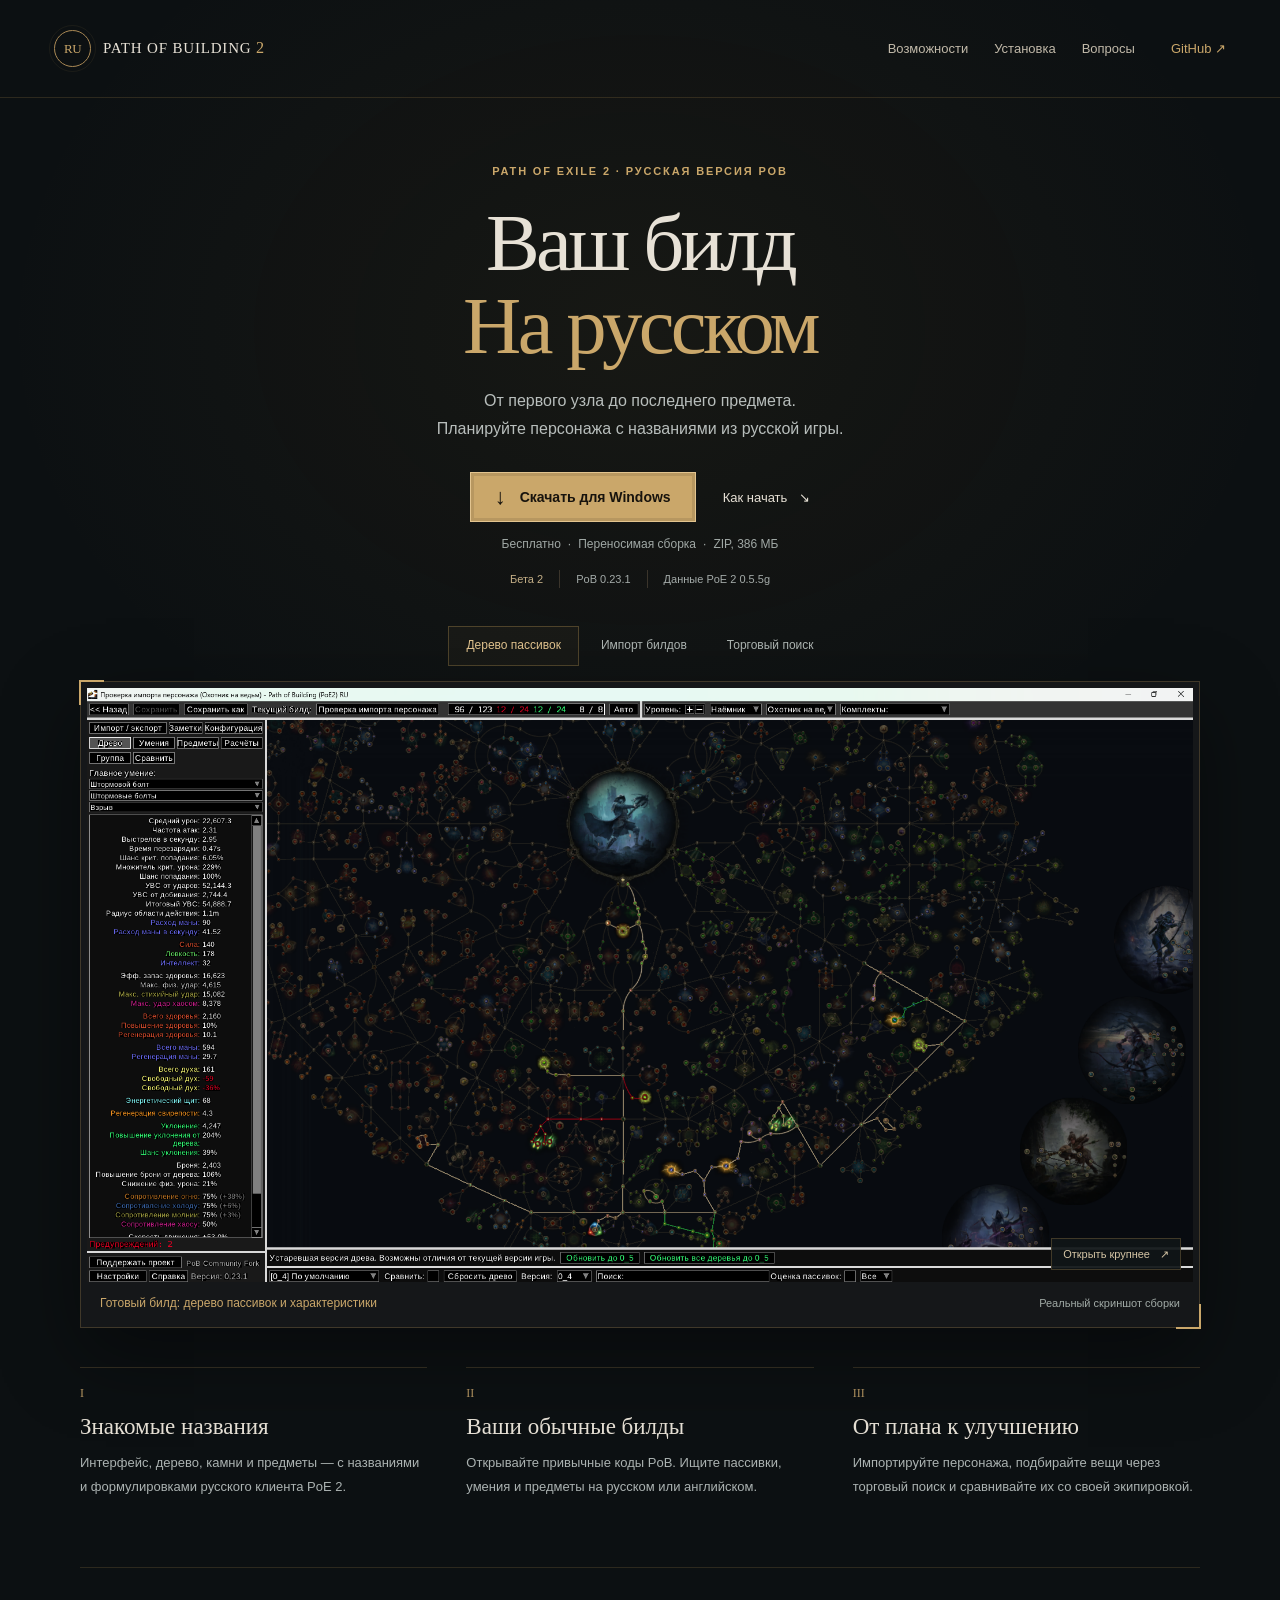
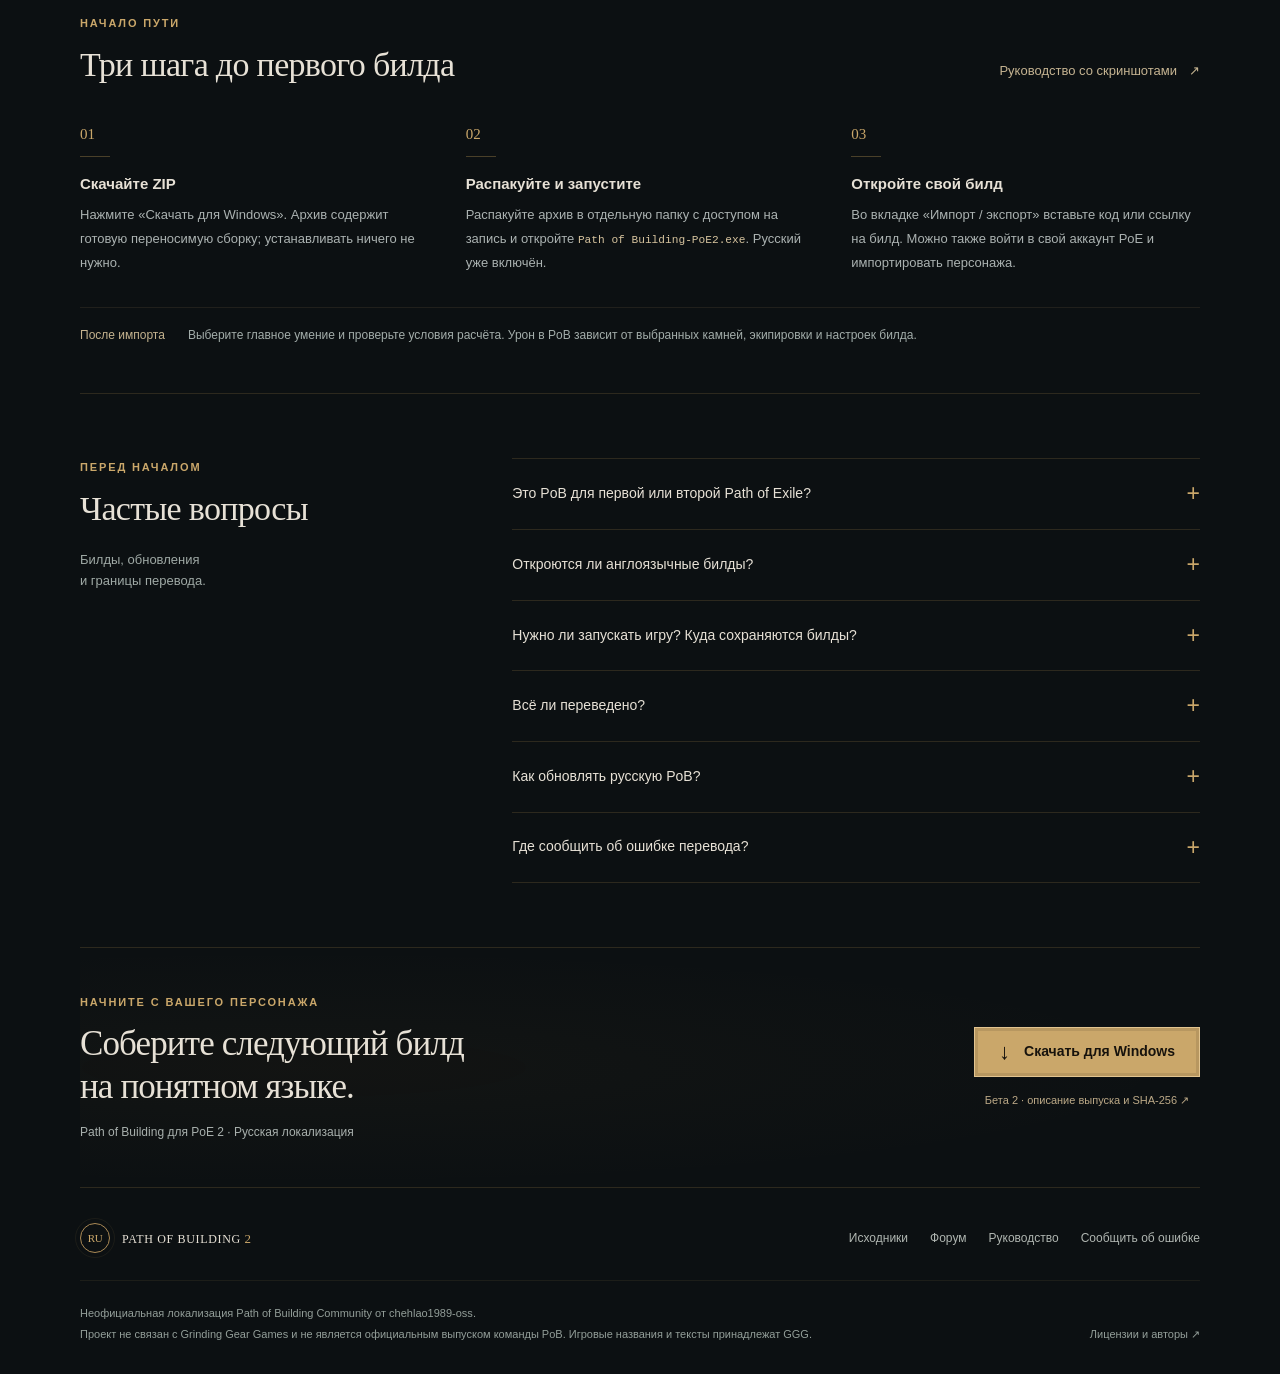
==== docs/index.html @ 0105351e "Add owner-provided Google site verification tag" ====
<!doctype html>
<html lang="ru">
<head>
  <meta charset="utf-8">
  <meta name="google-site-verification" content="-wP_Tg6eSM6gWvN4miNb6b-TrbznbRUZdBxQnzHQPZM" />
  <meta name="viewport" content="width=device-width, initial-scale=1">
  <meta name="color-scheme" content="dark">
  <title>PoB 2 на русском — скачать Path of Building для PoE 2</title>
  <meta name="description" content="Русская версия Path of Building для Path of Exile 2: интерфейс, дерево пассивок, камни и предметы с названиями из игры. Скачать бесплатную переносимую PoB 2 для Windows.">
  <meta name="robots" content="index, follow, max-image-preview:large">
  <meta name="theme-color" content="#0c1012">
  <link rel="canonical" href="https://chehlao1989-oss.github.io/PathOfBuilding-PoE2-RU/">
  <link rel="icon" href="site-assets/favicon.svg" type="image/svg+xml">
  <link rel="stylesheet" href="site-assets/site.css?v=3">
  <meta property="og:type" content="website">
  <meta property="og:locale" content="ru_RU">
  <meta property="og:site_name" content="Русская PoB 2">
  <meta property="og:title" content="Ваш билд на русском — Path of Building для PoE 2">
  <meta property="og:description" content="Планируйте персонажа с названиями из русской игры. Бесплатная переносимая сборка для Windows, обычные коды PoB, импорт персонажа и торговый поиск.">
  <meta property="og:url" content="https://chehlao1989-oss.github.io/PathOfBuilding-PoE2-RU/">
  <meta property="og:image" content="https://chehlao1989-oss.github.io/PathOfBuilding-PoE2-RU/images/tree-build-ru.png">
  <meta property="og:image:width" content="1916">
  <meta property="og:image:height" content="1028">
  <meta property="og:image:alt" content="Готовый билд в русской Path of Building 2: дерево пассивок и характеристики персонажа">
  <meta name="twitter:card" content="summary_large_image">
  <meta name="twitter:title" content="Path of Building для PoE 2 на русском">
  <meta name="twitter:description" content="Русская PoB 2: дерево, камни, предметы и расчёты. Бесплатно для Windows.">
  <meta name="twitter:image" content="https://chehlao1989-oss.github.io/PathOfBuilding-PoE2-RU/images/tree-build-ru.png">
  <script type="application/ld+json">
  {
    "@context": "https://schema.org",
    "@type": "SoftwareApplication",
    "name": "Path of Building для PoE 2 — русская версия",
    "alternateName": ["PoB 2 на русском", "Русская PoB 2", "PoB2 RU"],
    "description": "Неофициальная русская локализация Path of Building Community для Path of Exile 2.",
    "url": "https://chehlao1989-oss.github.io/PathOfBuilding-PoE2-RU/",
    "image": "https://chehlao1989-oss.github.io/PathOfBuilding-PoE2-RU/images/tree-build-ru.png",
    "operatingSystem": "Windows",
    "applicationCategory": "GameApplication",
    "inLanguage": ["ru", "en"],
    "softwareVersion": "0.23.1-ru.1-beta.2",
    "isAccessibleForFree": true,
    "offers": {"@type": "Offer", "price": "0", "priceCurrency": "RUB"},
    "downloadUrl": "https://github.com/chehlao1989-oss/PathOfBuilding-PoE2-RU/releases/download/v0.23.1-ru.1-beta.2/PoB2-RU-0.23.1-ru.1-beta.2-Windows.zip",
    "codeRepository": "https://github.com/chehlao1989-oss/PathOfBuilding-PoE2-RU",
    "license": "https://github.com/chehlao1989-oss/PathOfBuilding-PoE2-RU/blob/ru-release/LICENSE.md",
    "isBasedOn": "https://github.com/PathOfBuildingCommunity/PathOfBuilding-PoE2"
  }
  </script>
  <script src="site-assets/site.js?v=2" defer></script>
</head>
<body>
  <a class="skip-link" href="#main">Перейти к содержимому</a>
  <header class="site-header">
    <div class="header-inner">
      <a class="brand" href="#" aria-label="Русская Path of Building 2 — начало страницы"><span class="brand-seal" aria-hidden="true">RU</span><span>PATH OF BUILDING <b>2</b></span></a>
      <nav class="site-nav" aria-label="Основная навигация">
        <a href="#features">Возможности</a>
        <a href="#install">Установка</a>
        <a href="#faq">Вопросы</a>
        <a class="nav-external" href="https://github.com/chehlao1989-oss/PathOfBuilding-PoE2-RU">GitHub <span aria-hidden="true">↗</span></a>
      </nav>
    </div>
  </header>

  <main id="main">
    <section class="hero" aria-labelledby="hero-title">
      <p class="eyebrow">Path of Exile 2 · Русская версия PoB</p>
      <h1 id="hero-title">Ваш билд<br><em>На русском</em></h1>
      <p class="hero-lead">От первого узла до последнего предмета.<br>Планируйте персонажа с названиями из русской игры.</p>
      <div class="hero-actions">
        <a class="button button-gold download-link" href="https://github.com/chehlao1989-oss/PathOfBuilding-PoE2-RU/releases/download/v0.23.1-ru.1-beta.2/PoB2-RU-0.23.1-ru.1-beta.2-Windows.zip"><span aria-hidden="true">↓</span> Скачать для Windows</a>
        <a class="text-link" href="#install">Как начать <span aria-hidden="true">↘</span></a>
      </div>
      <p class="hero-meta">Бесплатно <span aria-hidden="true">·</span> Переносимая сборка <span aria-hidden="true">·</span> ZIP, 386 МБ</p>
      <p class="version-line"><a href="https://github.com/chehlao1989-oss/PathOfBuilding-PoE2-RU/releases/tag/v0.23.1-ru.1-beta.2">Бета 2</a><span>PoB 0.23.1</span><span>Данные PoE 2 0.5.5g</span></p>
    </section>

    <section class="showcase content-width" aria-label="Скриншоты русской PoB 2">
      <div class="gallery-tabs" role="group" aria-label="Выбрать скриншот программы" hidden>
        <button type="button" data-screen="tree" aria-pressed="true">Дерево пассивок</button>
        <button type="button" data-screen="import" aria-pressed="false">Импорт билдов</button>
        <button type="button" data-screen="trade" aria-pressed="false">Торговый поиск</button>
      </div>
      <figure class="screen-frame">
        <a id="screen-link" class="screen-link" href="images/tree-build-ru.png" aria-label="Увеличить скриншот готового билда и характеристик персонажа">
          <img id="screen-image" class="main-screen" src="images/tree-build-ru.png" width="1916" height="1028" fetchpriority="high" alt="Готовый билд с деревом 0_4 в русской Path of Building 2: выбранные пассивки и характеристики персонажа слева">
          <span class="zoom-cue" aria-hidden="true">Открыть крупнее <span>↗</span></span>
        </a>
        <figcaption><span id="screen-caption" aria-live="polite">Готовый билд: дерево пассивок и характеристики</span><span class="screen-note">Реальный скриншот сборки</span></figcaption>
      </figure>
      <noscript><p class="gallery-fallback"><a href="images/import-ru.jpg">Скриншот импорта</a> · <a href="images/trade-compare.png">Скриншот торговли</a></p></noscript>
    </section>

    <section id="features" class="features content-width" aria-label="Что даёт русская версия">
      <article><span class="feature-mark" aria-hidden="true">I</span><h2>Знакомые названия</h2><p>Интерфейс, дерево, камни и предметы — с названиями и формулировками русского клиента PoE 2.</p></article>
      <article><span class="feature-mark" aria-hidden="true">II</span><h2>Ваши обычные билды</h2><p>Открывайте привычные коды PoB. Ищите пассивки, умения и предметы на русском или английском.</p></article>
      <article><span class="feature-mark" aria-hidden="true">III</span><h2>От плана к улучшению</h2><p>Импортируйте персонажа, подбирайте вещи через торговый поиск и сравнивайте их со своей экипировкой.</p></article>
    </section>

    <section id="install" class="installation content-width" aria-labelledby="install-title">
      <div class="section-heading"><div><p class="eyebrow">Начало пути</p><h2 id="install-title">Три шага до первого билда</h2></div><a class="text-link" href="https://steamcommunity.com/sharedfiles/filedetails/?id=3841972813">Руководство со скриншотами <span aria-hidden="true">↗</span></a></div>
      <ol class="install-steps">
        <li><span class="step-number" aria-hidden="true">01</span><div><h3>Скачайте ZIP</h3><p>Нажмите «Скачать для Windows». Архив содержит готовую переносимую сборку; устанавливать ничего не нужно.</p></div></li>
        <li><span class="step-number" aria-hidden="true">02</span><div><h3>Распакуйте и запустите</h3><p>Распакуйте архив в отдельную папку с доступом на запись и откройте <code>Path of Building-PoE2.exe</code>. Русский уже включён.</p></div></li>
        <li><span class="step-number" aria-hidden="true">03</span><div><h3>Откройте свой билд</h3><p>Во вкладке «Импорт / экспорт» вставьте код или ссылку на билд. Можно также войти в свой аккаунт PoE и импортировать персонажа.</p></div></li>
      </ol>
      <div class="install-tip"><span class="tip-label">После импорта</span><p>Выберите главное умение и проверьте условия расчёта. Урон в PoB зависит от выбранных камней, экипировки и настроек билда.</p></div>
    </section>

    <section id="faq" class="faq content-width" aria-labelledby="faq-title">
      <div class="faq-heading"><p class="eyebrow">Перед началом</p><h2 id="faq-title">Частые вопросы</h2><p>Билды, обновления<br>и границы перевода.</p></div>
      <div class="faq-list">
        <details><summary>Это PoB для первой или второй Path of Exile?<span aria-hidden="true">+</span></summary><div class="faq-answer"><p>Эта сборка предназначена для <strong>Path of Exile 2</strong>. Она основана на PoB 0.23.1 и использует игровые данные 0.5.5g. Для первой PoE нужна другая программа.</p></div></details>
        <details><summary>Откроются ли англоязычные билды?<span aria-hidden="true">+</span></summary><div class="faq-answer"><p>Да, русская сборка принимает обычные коды PoB для PoE 2. Перевод подставляется при отображении, а идентификаторы, формат билдов и исходные данные расчётов сохраняются. Поиск работает на русском и английском.</p><p>Совместимость с билдами из будущих версий зависит от исходной PoB и версии игровых данных.</p></div></details>
        <details><summary>Нужно ли запускать игру? Куда сохраняются билды?<span aria-hidden="true">+</span></summary><div class="faq-answer"><p>Для работы программы запущенная игра не нужна. Билды хранятся в папке <code>Builds</code>, настройки — в <code>Settings.xml</code> рядом с программой. Для импорта персонажа и торгового поиска потребуется доступ к сервисам GGG.</p></div></details>
        <details><summary>Всё ли переведено?<span aria-hidden="true">+</span></summary><div class="faq-answer"><p>Переведены интерфейс, текущее дерево, названия камней, основные описания умений, базы и уникальные предметы, свойства и стандартные имена редких и волшебных вещей.</p><p>Это бета: остаются отдельные скрытые эффекты и исторические данные, а неизвестные и пользовательские строки могут сохранять исходный язык. Точное покрытие и оставшиеся случаи перечислены в <a href="https://github.com/chehlao1989-oss/PathOfBuilding-PoE2-RU/blob/ru-release/docs/QA-RU.md">отчёте о проверке</a>.</p></div></details>
        <details><summary>Как обновлять русскую PoB?<span aria-hidden="true">+</span></summary><div class="faq-answer"><p>Скачивайте новые выпуски из <a href="https://github.com/chehlao1989-oss/PathOfBuilding-PoE2-RU/releases">Releases этого проекта</a>. Новый архив распакуйте отдельно и перенесите нужные билды из <code>Builds</code>. Обычное обновление исходной PoB отключено, чтобы сохранить локализацию.</p><p>Поддерживаемая версия игры указана рядом со скачиванием. Обновление под PoE 2 1.0 потребует отдельного выпуска и повторной проверки.</p></div></details>
        <details><summary>Где сообщить об ошибке перевода?<span aria-hidden="true">+</span></summary><div class="faq-answer"><p>Откройте <a href="https://github.com/chehlao1989-oss/PathOfBuilding-PoE2-RU/issues">Issue на GitHub</a> или напишите в <a href="https://www.pathofexile.com/forum/view-thread/4016961">теме проекта на форуме</a>. Укажите версию сборки и шаги воспроизведения, приложите скриншот. Для сравнения с игрой полезны её версия и оригинальное имя объекта.</p></div></details>
      </div>
    </section>

    <section class="download-section content-width" aria-labelledby="download-title">
      <div><p class="eyebrow">Начните с вашего персонажа</p><h2 id="download-title">Соберите следующий билд<br>на понятном языке.</h2><p>Path of Building для PoE 2 · Русская локализация</p></div>
      <div class="download-side"><a class="button button-gold download-link" href="https://github.com/chehlao1989-oss/PathOfBuilding-PoE2-RU/releases/download/v0.23.1-ru.1-beta.2/PoB2-RU-0.23.1-ru.1-beta.2-Windows.zip"><span aria-hidden="true">↓</span> Скачать для Windows</a><a class="release-link" href="https://github.com/chehlao1989-oss/PathOfBuilding-PoE2-RU/releases/tag/v0.23.1-ru.1-beta.2">Бета 2 · описание выпуска и SHA-256 <span aria-hidden="true">↗</span></a></div>
    </section>
  </main>

  <footer class="site-footer content-width">
    <div class="footer-top"><a class="brand footer-brand" href="#"><span class="brand-seal" aria-hidden="true">RU</span><span>PATH OF BUILDING <b>2</b></span></a><nav aria-label="Ссылки проекта"><a href="https://github.com/chehlao1989-oss/PathOfBuilding-PoE2-RU">Исходники</a><a href="https://www.pathofexile.com/forum/view-thread/4016961">Форум</a><a href="https://steamcommunity.com/sharedfiles/filedetails/?id=3841972813">Руководство</a><a href="https://github.com/chehlao1989-oss/PathOfBuilding-PoE2-RU/issues">Сообщить об ошибке</a></nav></div>
    <div class="footer-bottom"><p>Неофициальная локализация <a href="https://github.com/PathOfBuildingCommunity/PathOfBuilding-PoE2">Path of Building Community</a> от <a href="https://github.com/chehlao1989-oss">chehlao1989-oss</a>.<br>Проект не связан с Grinding Gear Games и не является официальным выпуском команды PoB. Игровые названия и тексты принадлежат GGG.</p><a href="https://github.com/chehlao1989-oss/PathOfBuilding-PoE2-RU/blob/ru-release/LICENSE.md">Лицензии и авторы ↗</a></div>
  </footer>

  <dialog id="screen-dialog" class="screen-dialog" aria-label="Увеличенный скриншот программы"><div class="dialog-header"><span id="dialog-caption">Скриншот русской PoB 2</span><button id="close-dialog" type="button" autofocus>Закрыть <span aria-hidden="true">×</span></button></div><img id="dialog-image" src="images/tree-build-ru.png" width="1916" height="1028" alt="Готовый билд и характеристики персонажа в русской PoB 2"></dialog>
</body>
</html>
---- docs/site-assets/site.css ----
:root {
  color-scheme: dark;
  --bg: #0c1012;
  --surface: #15191c;
  --text: #e7e1d6;
  --muted: #abb2b1;
  --gold: #caa76a;
  --gold-bright: #e2c48f;
  --line: #b9955330;
  font-family: 'Segoe UI', Arial, sans-serif;
  font-size: 16px;
  line-height: 1.65;
  background: var(--bg);
  color: var(--text);
  scroll-behavior: smooth;
  scroll-padding-top: 25px;
}
*, *::before, *::after { box-sizing: border-box; }
body, h1, h2, h3, p, figure { margin: 0; }
body { min-width: 320px; background: radial-gradient(ellipse 850px 650px at 50% 330px, #a47b2b13, transparent 75%), var(--bg); }
a { color: inherit; text-decoration: none; text-underline-offset: 4px; }
a:hover { color: var(--gold-bright); }
button { font: inherit; cursor: pointer; }
button, a, summary { -webkit-tap-highlight-color: transparent; }
button:focus-visible, a:focus-visible, summary:focus-visible { outline: 2px solid var(--gold-bright); outline-offset: 5px; }
img { display: block; max-width: 100%; }
button[hidden], [hidden] { display: none !important; }
strong { font-weight: 600; color: var(--text); }
code { font-family: Consolas, 'Courier New', monospace; font-size: .86em; color: #d6c39e; overflow-wrap: anywhere; }
.content-width { width: min(1120px, calc(100% - 88px)); margin-inline: auto; }
.skip-link { position: absolute; top: 12px; left: 12px; z-index: 10; padding: 10px 16px; background: var(--gold); color: #17130d; transform: translateY(-180%); }
.skip-link:focus { transform: none; }
.site-header { border-bottom: 1px solid var(--line); }
.header-inner { max-width: 1260px; margin: auto; min-height: 97px; padding: 22px 44px; display: flex; justify-content: space-between; align-items: center; gap: 24px; }
.brand { display: inline-flex; align-items: center; gap: 12px; font-family: Georgia, 'Times New Roman', serif; font-size: 15px; letter-spacing: .055em; white-space: nowrap; }
.brand b { font-family: 'Times New Roman', Times, serif; font-size: 1.08em; font-weight: 400; font-variant-numeric: lining-nums; color: var(--gold); }
.brand-seal { width: 37px; height: 37px; display: grid; place-items: center; border: 1px solid #aa8955; outline: 1px solid #aa89551a; outline-offset: 4px; color: var(--gold); border-radius: 50%; font-size: 13px; letter-spacing: -.04em; flex: 0 0 auto; }
.site-nav { display: flex; flex-wrap: wrap; align-items: center; gap: 26px; color: #c1b9a9; font-size: 13px; }
.site-nav a { padding: 4px 0; }
.site-nav .nav-external { margin-left: 10px; color: var(--gold); }
.hero { position: relative; padding: 64px 24px 38px; text-align: center; }
.eyebrow { font-size: 11px; font-weight: 600; letter-spacing: .17em; text-transform: uppercase; color: var(--gold); }
h1 { margin: 22px auto 20px; font-family: Georgia, 'Times New Roman', serif; font-size: clamp(54px, 6.3vw, 83px); line-height: 1.025; letter-spacing: -.045em; font-weight: 400; }
h1 em { color: var(--gold); font-style: normal; }
.hero-lead { color: #b8bebc; font-size: 16px; line-height: 1.75; }
.hero-actions { display: flex; flex-wrap: wrap; justify-content: center; align-items: center; gap: 27px; margin: 29px 0 13px; }
.button { display: inline-flex; justify-content: center; align-items: center; min-height: 50px; padding: 13px 24px; gap: 14px; font-size: 14px; line-height: 1.5; font-weight: 650; transition: background-color .16s, box-shadow .16s; }
.button-gold { color: #17130d; background: var(--gold); border: 1px solid var(--gold-bright); box-shadow: inset 0 0 0 3px #17130d1b; }
.button-gold:hover { color: #17130d; background: var(--gold-bright); box-shadow: inset 0 0 0 3px #17130d15, 0 7px 30px #caa76a13; }
.button > span { font-size: 22px; font-weight: 400; line-height: 1; }
.text-link { display: inline-flex; align-items: center; gap: 12px; font-size: 13px; }
.text-link:hover { text-decoration: underline; }
.hero-meta { font-size: 12px; color: #a0a8a5; display: flex; flex-wrap: wrap; justify-content: center; gap: 7px; }
.version-line { display: flex; flex-wrap: wrap; justify-content: center; gap: 8px 16px; margin-top: 15px; font-size: 11px; color: #a4aba9; }
.version-line a { color: #c4af87; }
.version-line > span { border-left: 1px solid #8d795c55; padding-left: 16px; }
.gallery-tabs { display: flex; flex-wrap: wrap; justify-content: center; gap: 4px; margin: 0 0 15px; }
.gallery-tabs button { padding: 9px 17px; min-height: 40px; border: 1px solid transparent; background: transparent; color: #aeb6b3; font-size: 12px; }
.gallery-tabs button[aria-pressed='true'] { background: #caa76a0b; border-color: #b9955355; color: var(--gold-bright); }
.gallery-tabs button:hover { color: var(--gold-bright); }
.screen-frame { position: relative; border: 1px solid #8a70455e; padding: 6px; background: #151719; box-shadow: 0 28px 75px #0006; }
.screen-frame::before, .screen-frame::after { content: ''; position: absolute; width: 25px; height: 25px; border-color: var(--gold); border-style: solid; pointer-events: none; z-index: 1; }
.screen-frame::before { top: -2px; left: -2px; border-width: 2px 0 0 2px; }
.screen-frame::after { right: -2px; bottom: -2px; border-width: 0 2px 2px 0; }
.screen-link { display: block; position: relative; background: #080b0d; }
.main-screen { width: 100%; height: auto; aspect-ratio: 1916 / 1028; object-fit: contain; }
.zoom-cue { display: flex; align-items: center; gap: 10px; position: absolute; right: 12px; bottom: 12px; background: #101517ed; border: 1px solid #8a704566; padding: 6px 11px; color: #d5c5a5; font-size: 11px; }
.screen-frame figcaption { display: flex; flex-wrap: wrap; justify-content: space-between; gap: 7px 20px; padding: 12px 13px 7px; font-size: 12px; color: var(--gold); }
.screen-note { color: #a1aaa6; font-size: 11px; }
.gallery-fallback { color: var(--muted); font-size: 12px; margin-top: 12px; text-align: center; }
.features { display: grid; grid-template-columns: repeat(3, minmax(0, 1fr)); gap: 39px; padding-block: 39px 68px; }
.features article { border-top: 1px solid #aa895444; padding-top: 16px; }
.feature-mark { color: #b99864; font-family: Georgia, serif; font-size: 12px; display: block; margin-bottom: 10px; }
.features h2 { font-family: Georgia, 'Times New Roman', serif; font-size: 23px; font-weight: 400; line-height: 1.25; margin-bottom: 9px; }
.features p { color: var(--muted); font-size: 13px; line-height: 1.85; }
.installation { padding-block: 46px 48px; border-top: 1px solid var(--line); border-bottom: 1px solid var(--line); }
.section-heading { display: flex; justify-content: space-between; align-items: flex-end; flex-wrap: wrap; gap: 20px; }
.section-heading h2, .faq h2 { font-family: Georgia, 'Times New Roman', serif; font-size: 34px; line-height: 1.25; font-weight: 400; margin-top: 12px; letter-spacing: -.02em; }
.section-heading > a { color: #c6b492; margin-bottom: 5px; }
.install-steps { display: grid; grid-template-columns: repeat(3, minmax(0, 1fr)); gap: 37px; list-style: none; padding: 0; margin: 34px 0 31px; }
.step-number { display: inline-block; font-family: Georgia, serif; color: var(--gold); font-size: 15px; border-bottom: 1px solid #a8874b66; padding: 0 15px 9px 0; margin-bottom: 16px; }
.install-steps h3 { font-size: 15px; font-weight: 550; line-height: 1.45; margin-bottom: 9px; }
.install-steps p { color: var(--muted); font-size: 13px; line-height: 1.85; }
.install-tip { display: flex; align-items: baseline; gap: 23px; border-top: 1px solid #caa76a1c; padding-top: 18px; font-size: 12px; }
.tip-label { flex: 0 0 auto; color: #c5b38f; }
.install-tip p { color: #a3adaa; }
.faq { display: grid; grid-template-columns: minmax(0, .7fr) minmax(0, 1.3fr); gap: 62px; padding-block: 64px; }
.faq-heading > p:last-child { margin-top: 18px; font-size: 13px; color: #9fa9a5; }
.faq-list { border-top: 1px solid var(--line); }
.faq details { border-bottom: 1px solid var(--line); }
.faq summary { display: flex; justify-content: space-between; align-items: center; gap: 20px; min-height: 65px; list-style: none; cursor: pointer; font-size: 14px; line-height: 1.55; padding-block: 17px; }
.faq summary::-webkit-details-marker { display: none; }
.faq summary > span { color: var(--gold); font-size: 23px; font-weight: 300; flex: 0 0 auto; transition: transform .15s; }
.faq details[open] summary > span { transform: rotate(45deg); }
.faq summary:hover { color: var(--gold-bright); }
.faq-answer { padding: 0 32px 22px 0; font-size: 13px; color: var(--muted); line-height: 1.85; }
.faq-answer p + p { margin-top: 12px; }
.faq-answer a { color: #cfb989; text-decoration: underline; }
.download-section { display: flex; flex-wrap: wrap; justify-content: space-between; align-items: center; gap: 30px; padding: 45px 0; border-top: 1px solid var(--line); border-bottom: 1px solid var(--line); background: radial-gradient(ellipse at 20% 50%, #a47b2b0a, transparent 70%); }
.download-section h2 { font-family: Georgia, serif; font-size: 35px; font-weight: 400; line-height: 1.22; letter-spacing: -.025em; margin: 12px 0 14px; }
.download-section p:not(.eyebrow) { color: #a8b0ad; font-size: 12px; }
.download-side { display: flex; align-items: center; flex-direction: column; gap: 14px; }
.release-link { color: #bca987; font-size: 11px; }
.site-footer { padding-block: 35px 30px; }
.footer-top { display: flex; justify-content: space-between; align-items: center; flex-wrap: wrap; gap: 25px; }
.footer-brand { font-size: 12px; }
.footer-brand .brand-seal { width: 30px; height: 30px; font-size: 11px; }
.footer-top nav { display: flex; flex-wrap: wrap; gap: 10px 22px; font-size: 12px; color: #b0b6b1; }
.footer-bottom { display: flex; align-items: flex-end; justify-content: space-between; flex-wrap: wrap; gap: 18px; margin-top: 27px; padding-top: 22px; border-top: 1px solid #caa76a16; color: #939e99; font-size: 11px; line-height: 1.85; }
.footer-bottom p { max-width: 790px; }
.footer-bottom > a { white-space: nowrap; }
.screen-dialog { width: min(1550px, calc(100% - 32px)); max-height: calc(100dvh - 32px); padding: 0; color: var(--text); background: #101517; border: 1px solid #9f804b; box-shadow: 0 20px 100px #0009; }
.screen-dialog::backdrop { background: #050709e8; }
.dialog-header { display: flex; justify-content: space-between; align-items: center; flex-wrap: wrap; gap: 12px; border-bottom: 1px solid var(--line); padding: 12px 16px; font-size: 12px; }
.dialog-header > span { color: var(--gold); }
.dialog-header button { padding: 6px 12px; background: #20282a; border: 1px solid #6f7165; color: var(--text); font-size: 12px; }
.dialog-header button > span { margin-left: 8px; font-size: 17px; }
.screen-dialog img { width: 100%; height: auto; max-height: calc(100dvh - 120px); object-fit: contain; background: #070a0c; }
@media (min-width: 1600px) { .hero { padding-top: 78px; } }
@media (max-width: 1000px) {
  .header-inner { padding-inline: 32px; }
  .site-nav { gap: 19px; }
  .content-width { width: calc(100% - 64px); }
  .features { gap: 25px; }
  .install-steps { gap: 27px; }
  .faq { gap: 38px; }
  .download-section h2 { font-size: 32px; }
}
@media (max-width: 760px) {
  .header-inner { flex-wrap: wrap; padding: 22px 26px 15px; gap: 20px; }
  .site-nav { width: 100%; gap: 22px; font-size: 12px; }
  .site-nav .nav-external { margin-left: auto; }
  .content-width { width: calc(100% - 48px); }
  .hero { padding-top: 48px; }
  h1 { font-size: 64px; }
  .hero-lead { font-size: 15px; }
  .features { gap: 22px; padding-bottom: 45px; }
  .features h2 { font-size: 21px; }
  .features p { font-size: 12px; }
  .installation { padding-block: 35px; }
  .section-heading h2, .faq h2 { font-size: 30px; }
  .install-steps { grid-template-columns: 1fr; margin-top: 28px; gap: 24px; }
  .install-steps li { display: grid; grid-template-columns: 36px minmax(0, 1fr); gap: 18px; }
  .step-number { padding: 0 0 8px; align-self: start; margin-top: 2px; }
  .install-steps h3 { font-size: 16px; margin-bottom: 6px; }
  .install-steps p { font-size: 14px; }
  .install-tip { gap: 15px; }
  .faq { grid-template-columns: 1fr; gap: 24px; padding-block: 44px; }
  .faq-heading > p:last-child { display: none; }
  .faq summary { font-size: 14px; }
  .download-section { padding-block: 35px; }
  .download-side { align-items: flex-start; }
}
@media (max-width: 500px) {
  .header-inner { padding-inline: 21px; }
  .brand { font-size: 12px; gap: 10px; }
  .brand-seal { width: 31px; height: 31px; font-size: 11px; }
  .site-nav { gap: 16px; font-size: 11px; }
  .site-nav .nav-external { margin-left: 0; }
  .content-width { width: calc(100% - 36px); }
  .hero { padding: 41px 18px 25px; }
  .hero .eyebrow { max-width: 270px; margin-inline: auto; font-size: 10px; }
  h1 { font-size: clamp(48px, 12vw, 60px); margin-top: 23px; margin-bottom: 20px; }
  .hero-lead { font-size: 13px; line-height: 1.9; }
  .hero-actions { gap: 20px; flex-direction: column; margin-top: 25px; }
  .button { padding: 12px 21px; min-height: 48px; font-size: 13px; }
  .hero-meta { max-width: 255px; margin-inline: auto; gap: 0 6px; font-size: 11px; }
  .version-line { gap: 6px 10px; }
  .version-line > span { padding-left: 10px; }
  .gallery-tabs { gap: 0; margin-bottom: 11px; }
  .gallery-tabs button { font-size: 11px; padding: 8px 10px; }
  .screen-frame { padding: 4px; }
  .screen-frame figcaption { padding: 10px 8px 5px; font-size: 11px; }
  .screen-note { display: none; }
  .zoom-cue { right: 7px; bottom: 7px; padding: 3px 7px; font-size: 10px; }
  .features { grid-template-columns: 1fr; padding: 29px 4px 38px; gap: 25px; }
  .features article { display: grid; grid-template-columns: 24px minmax(0, 1fr); gap: 0 11px; }
  .features .feature-mark { grid-row: 1 / 3; margin-top: 2px; }
  .features h2 { font-size: 23px; }
  .features p { font-size: 13px; }
  .section-heading h2, .faq h2 { font-size: 29px; }
  .section-heading > a { font-size: 12px; }
  .install-steps li { grid-template-columns: 28px minmax(0, 1fr); gap: 14px; }
  .install-tip { flex-direction: column; gap: 7px; }
  .faq-answer { padding-right: 12px; }
  .download-section h2 { font-size: 31px; }
  .download-side { width: 100%; }
  .footer-top nav { gap: 13px 20px; font-size: 12px; }
  .footer-bottom { font-size: 11px; }
  .screen-dialog { width: calc(100% - 16px); }
}
@media (pointer: coarse) {
  .site-nav a, .footer-top nav a, .gallery-tabs button, .dialog-header button { min-height: 44px; display: inline-flex; align-items: center; }
  .gallery-tabs { gap: 3px; }
}
@media (prefers-reduced-motion: reduce) { :root { scroll-behavior: auto; } *, *::before, *::after { transition: none !important; } }
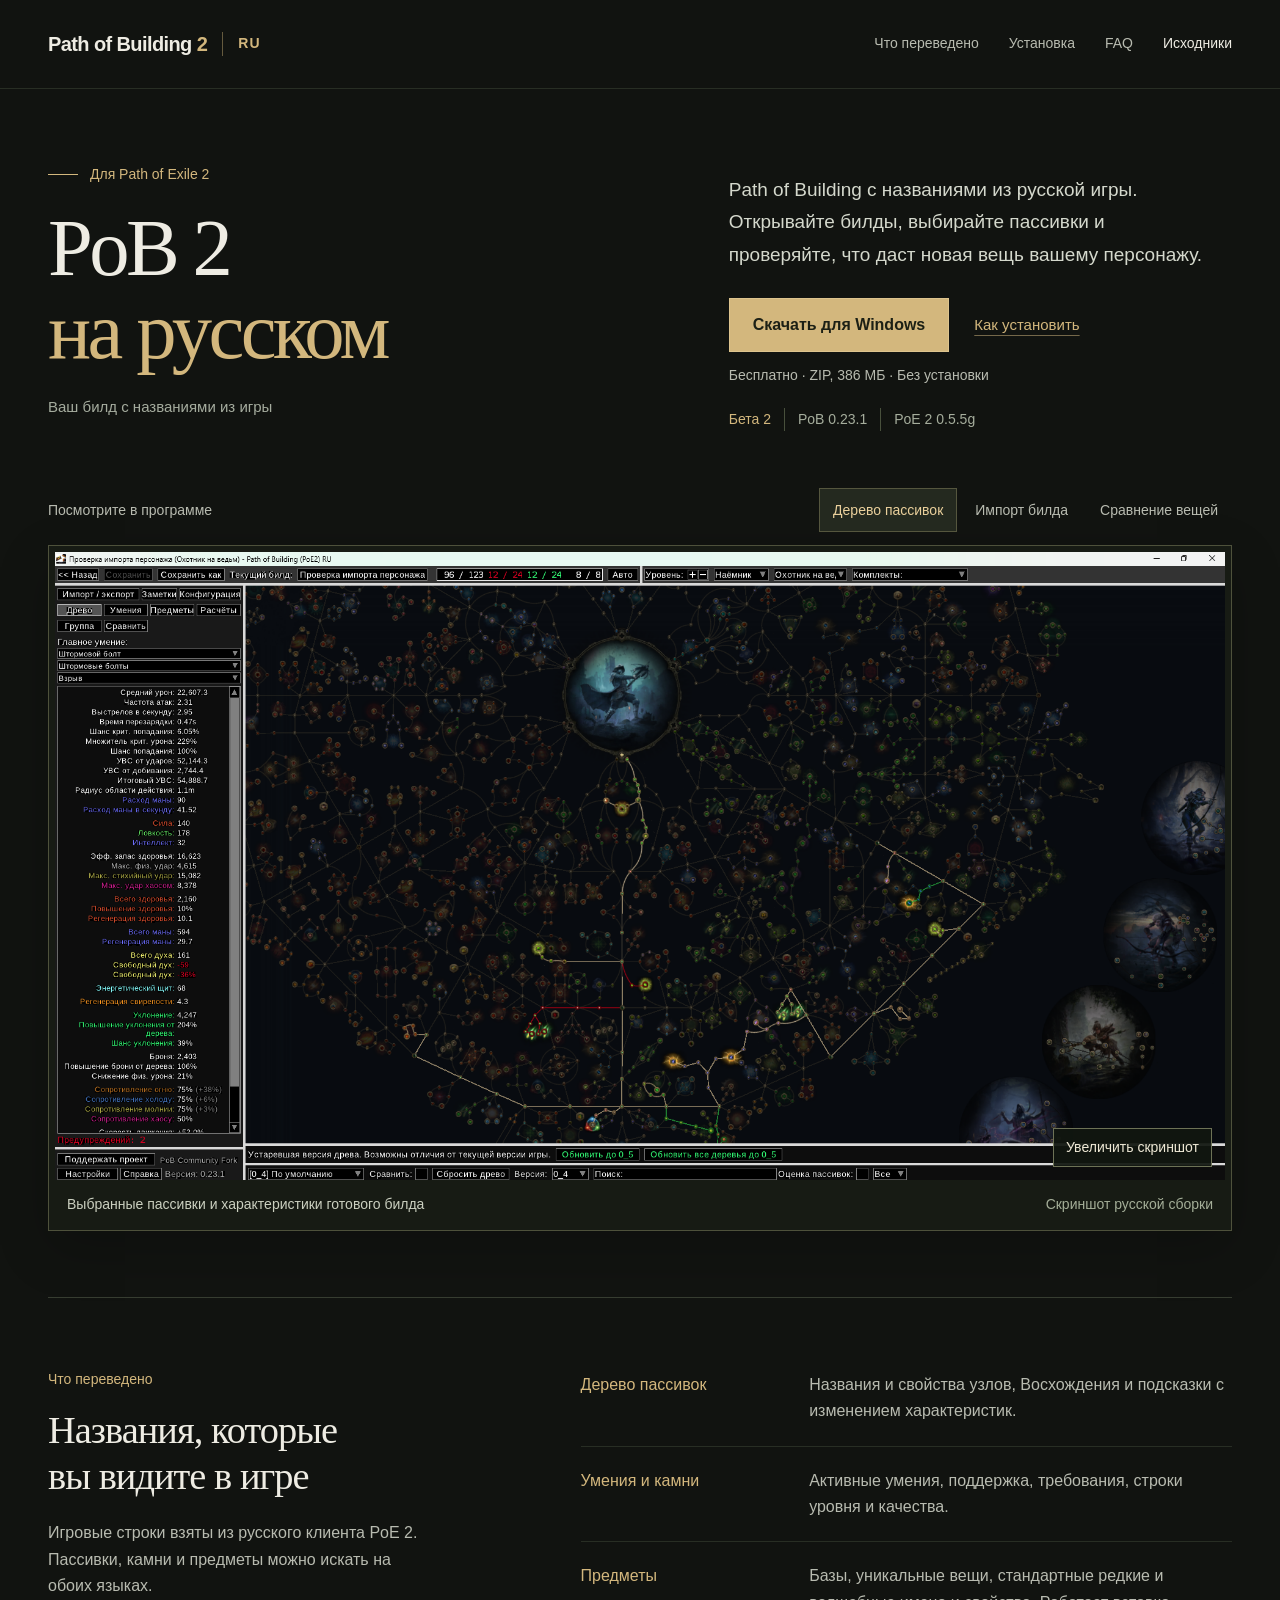
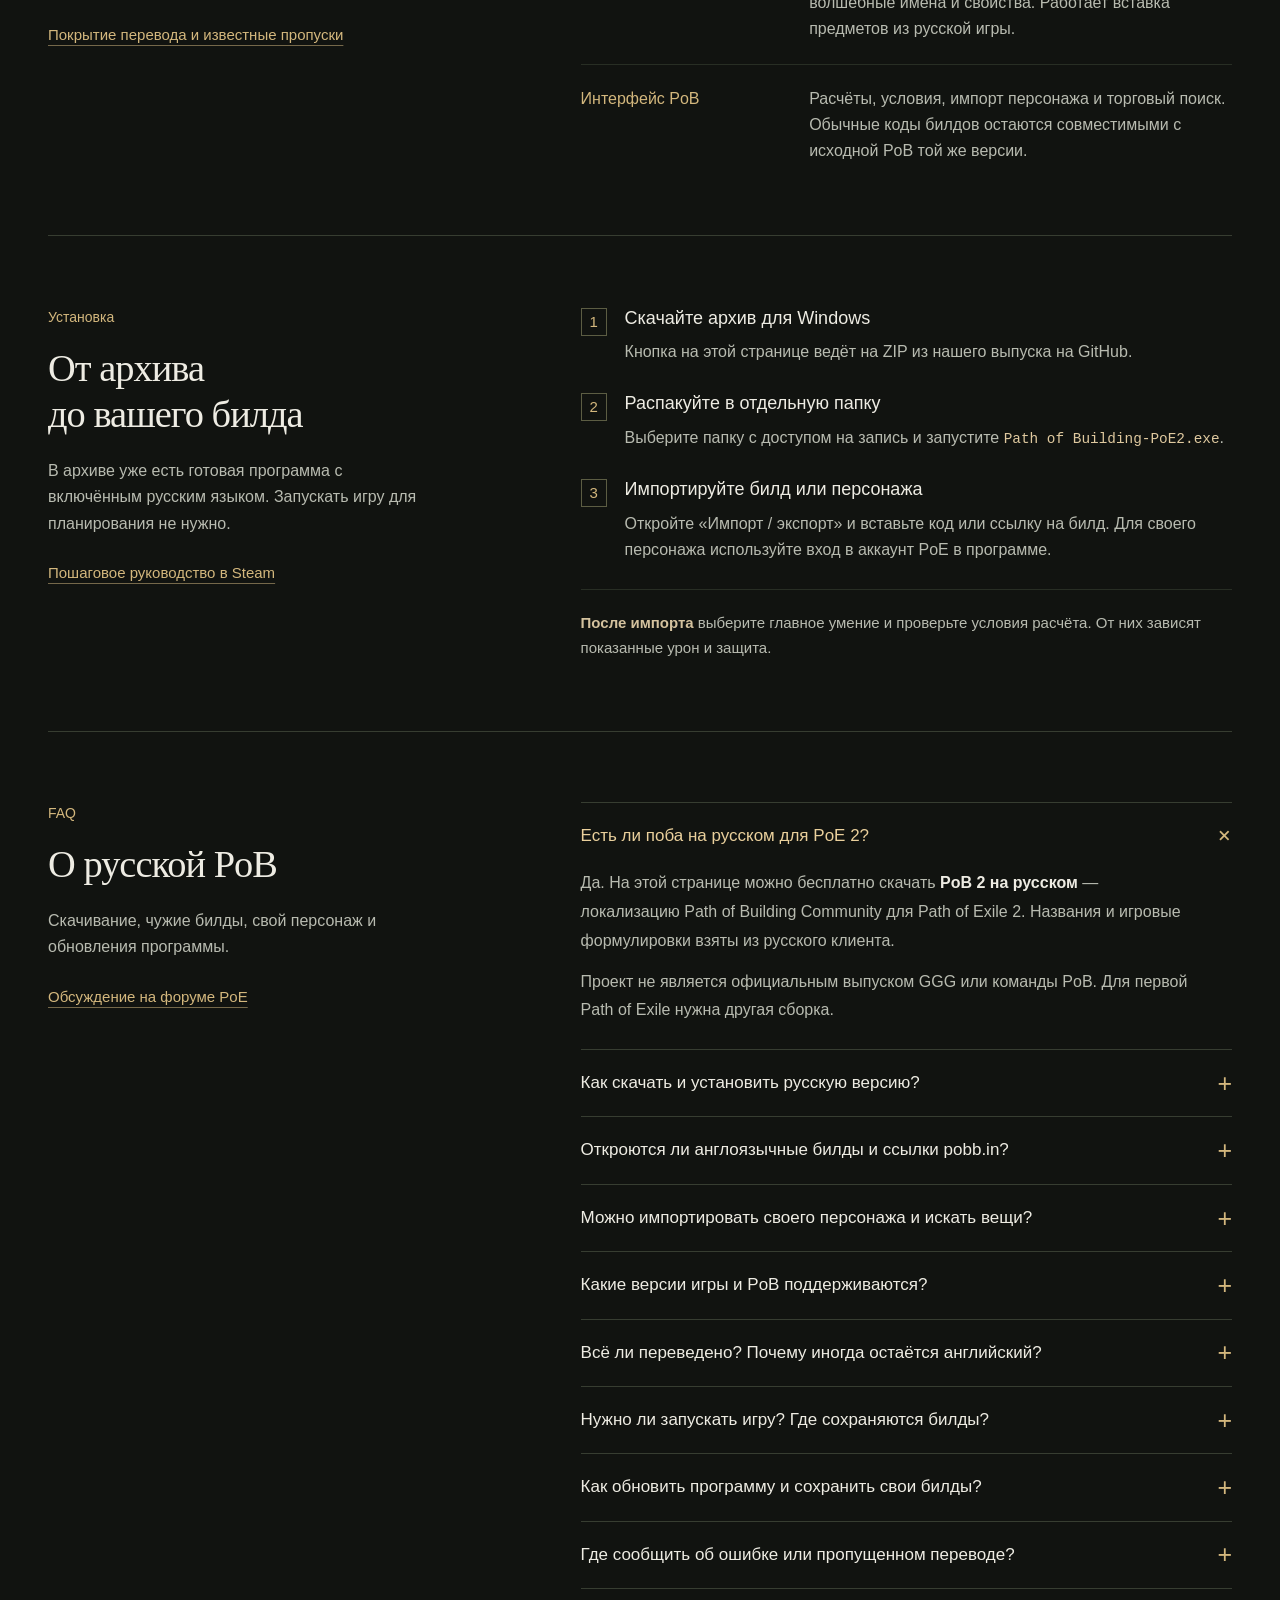
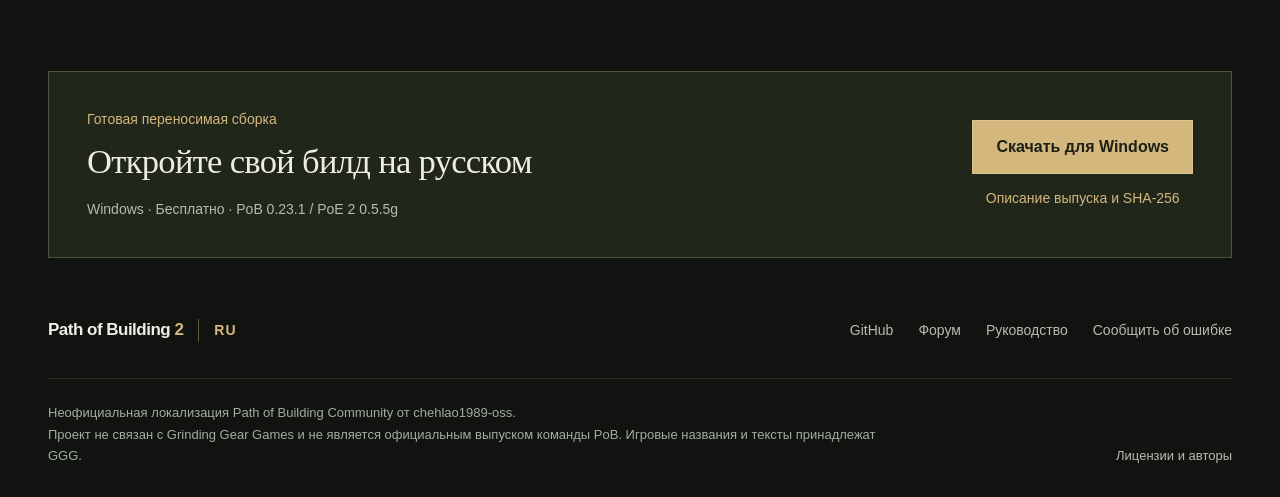
==== commit 3d77caf6: "Improve homepage layout and Russian PoB FAQ" ====
--- a/docs/index.html
+++ b/docs/index.html
@@ -6,17 +6,17 @@
   <meta name="viewport" content="width=device-width, initial-scale=1">
   <meta name="color-scheme" content="dark">
   <title>PoB 2 на русском — скачать Path of Building для PoE 2</title>
-  <meta name="description" content="Русская версия Path of Building для Path of Exile 2: интерфейс, дерево пассивок, камни и предметы с названиями из игры. Скачать бесплатную переносимую PoB 2 для Windows.">
+  <meta name="description" content="PoB 2 на русском для Path of Exile 2: дерево пассивок, умения и предметы с названиями из игры. Скачать бесплатно для Windows, импортировать билд и сравнить экипировку.">
   <meta name="robots" content="index, follow, max-image-preview:large">
-  <meta name="theme-color" content="#0c1012">
+  <meta name="theme-color" content="#111310">
   <link rel="canonical" href="https://chehlao1989-oss.github.io/PathOfBuilding-PoE2-RU/">
   <link rel="icon" href="site-assets/favicon.svg" type="image/svg+xml">
-  <link rel="stylesheet" href="site-assets/site.css?v=3">
+  <link rel="stylesheet" href="site-assets/site.css?v=4">
   <meta property="og:type" content="website">
   <meta property="og:locale" content="ru_RU">
   <meta property="og:site_name" content="Русская PoB 2">
-  <meta property="og:title" content="Ваш билд на русском — Path of Building для PoE 2">
-  <meta property="og:description" content="Планируйте персонажа с названиями из русской игры. Бесплатная переносимая сборка для Windows, обычные коды PoB, импорт персонажа и торговый поиск.">
+  <meta property="og:title" content="PoB 2 на русском — Path of Building для PoE 2">
+  <meta property="og:description" content="Собирайте билд с названиями из русской игры. Дерево, умения, предметы, импорт персонажа и сравнение экипировки. Бесплатная переносимая версия для Windows.">
   <meta property="og:url" content="https://chehlao1989-oss.github.io/PathOfBuilding-PoE2-RU/">
   <meta property="og:image" content="https://chehlao1989-oss.github.io/PathOfBuilding-PoE2-RU/images/tree-build-ru.png">
   <meta property="og:image:width" content="1916">
@@ -47,88 +47,147 @@
     "isBasedOn": "https://github.com/PathOfBuildingCommunity/PathOfBuilding-PoE2"
   }
   </script>
-  <script src="site-assets/site.js?v=2" defer></script>
+  <script src="site-assets/site.js?v=3" defer></script>
 </head>
 <body>
   <a class="skip-link" href="#main">Перейти к содержимому</a>
   <header class="site-header">
     <div class="header-inner">
-      <a class="brand" href="#" aria-label="Русская Path of Building 2 — начало страницы"><span class="brand-seal" aria-hidden="true">RU</span><span>PATH OF BUILDING <b>2</b></span></a>
+      <a class="brand" href="#main" aria-label="Path of Building 2 на русском — начало страницы"><span class="brand-name">Path of Building <b>2</b></span><span class="brand-language">RU</span></a>
       <nav class="site-nav" aria-label="Основная навигация">
-        <a href="#features">Возможности</a>
+        <a href="#features">Что переведено</a>
         <a href="#install">Установка</a>
-        <a href="#faq">Вопросы</a>
-        <a class="nav-external" href="https://github.com/chehlao1989-oss/PathOfBuilding-PoE2-RU">GitHub <span aria-hidden="true">↗</span></a>
+        <a href="#faq">FAQ</a>
+        <a class="nav-external" href="https://github.com/chehlao1989-oss/PathOfBuilding-PoE2-RU">Исходники</a>
       </nav>
     </div>
   </header>
 
   <main id="main">
-    <section class="hero" aria-labelledby="hero-title">
-      <p class="eyebrow">Path of Exile 2 · Русская версия PoB</p>
-      <h1 id="hero-title">Ваш билд<br><em>На русском</em></h1>
-      <p class="hero-lead">От первого узла до последнего предмета.<br>Планируйте персонажа с названиями из русской игры.</p>
-      <div class="hero-actions">
-        <a class="button button-gold download-link" href="https://github.com/chehlao1989-oss/PathOfBuilding-PoE2-RU/releases/download/v0.23.1-ru.1-beta.2/PoB2-RU-0.23.1-ru.1-beta.2-Windows.zip"><span aria-hidden="true">↓</span> Скачать для Windows</a>
-        <a class="text-link" href="#install">Как начать <span aria-hidden="true">↘</span></a>
+    <section class="hero content-width" aria-labelledby="hero-title">
+      <div class="hero-title-group">
+        <p class="eyebrow">Для Path of Exile 2</p>
+        <h1 id="hero-title">PoB <span class="lining-number">2</span><br> <em>на русском</em></h1>
+        <p class="hero-signature">Ваш билд с названиями из игры</p>
       </div>
-      <p class="hero-meta">Бесплатно <span aria-hidden="true">·</span> Переносимая сборка <span aria-hidden="true">·</span> ZIP, 386 МБ</p>
-      <p class="version-line"><a href="https://github.com/chehlao1989-oss/PathOfBuilding-PoE2-RU/releases/tag/v0.23.1-ru.1-beta.2">Бета 2</a><span>PoB 0.23.1</span><span>Данные PoE 2 0.5.5g</span></p>
+      <div class="hero-copy">
+        <p class="hero-lead">Path of Building с названиями из русской игры. Открывайте билды, выбирайте пассивки и проверяйте, что даст новая вещь вашему персонажу.</p>
+        <div class="hero-actions">
+          <a class="button button-gold download-link" href="https://github.com/chehlao1989-oss/PathOfBuilding-PoE2-RU/releases/download/v0.23.1-ru.1-beta.2/PoB2-RU-0.23.1-ru.1-beta.2-Windows.zip">Скачать для Windows</a>
+          <a class="text-link" href="#install">Как установить</a>
+        </div>
+        <p class="hero-meta">Бесплатно · ZIP, 386 МБ · Без установки</p>
+        <p class="version-line"><a href="https://github.com/chehlao1989-oss/PathOfBuilding-PoE2-RU/releases/tag/v0.23.1-ru.1-beta.2">Бета 2</a><span>PoB 0.23.1</span><span>PoE 2 0.5.5g</span></p>
+      </div>
     </section>
 
     <section class="showcase content-width" aria-label="Скриншоты русской PoB 2">
-      <div class="gallery-tabs" role="group" aria-label="Выбрать скриншот программы" hidden>
-        <button type="button" data-screen="tree" aria-pressed="true">Дерево пассивок</button>
-        <button type="button" data-screen="import" aria-pressed="false">Импорт билдов</button>
-        <button type="button" data-screen="trade" aria-pressed="false">Торговый поиск</button>
+      <div class="gallery-heading">
+        <p class="gallery-label">Посмотрите в программе</p>
+        <div class="gallery-tabs" role="group" aria-label="Выбрать скриншот программы" hidden>
+          <button type="button" data-screen="tree" aria-pressed="true" aria-controls="screen-image">Дерево пассивок</button>
+          <button type="button" data-screen="import" aria-pressed="false" aria-controls="screen-image">Импорт билда</button>
+          <button type="button" data-screen="trade" aria-pressed="false" aria-controls="screen-image">Сравнение вещей</button>
+        </div>
       </div>
       <figure class="screen-frame">
         <a id="screen-link" class="screen-link" href="images/tree-build-ru.png" aria-label="Увеличить скриншот готового билда и характеристик персонажа">
           <img id="screen-image" class="main-screen" src="images/tree-build-ru.png" width="1916" height="1028" fetchpriority="high" alt="Готовый билд с деревом 0_4 в русской Path of Building 2: выбранные пассивки и характеристики персонажа слева">
-          <span class="zoom-cue" aria-hidden="true">Открыть крупнее <span>↗</span></span>
+          <span class="zoom-cue" aria-hidden="true">Увеличить скриншот</span>
         </a>
-        <figcaption><span id="screen-caption" aria-live="polite">Готовый билд: дерево пассивок и характеристики</span><span class="screen-note">Реальный скриншот сборки</span></figcaption>
+        <figcaption><span id="screen-caption" aria-live="polite">Выбранные пассивки и характеристики готового билда</span><span class="screen-note">Скриншот русской сборки</span></figcaption>
       </figure>
       <noscript><p class="gallery-fallback"><a href="images/import-ru.jpg">Скриншот импорта</a> · <a href="images/trade-compare.png">Скриншот торговли</a></p></noscript>
     </section>
 
-    <section id="features" class="features content-width" aria-label="Что даёт русская версия">
-      <article><span class="feature-mark" aria-hidden="true">I</span><h2>Знакомые названия</h2><p>Интерфейс, дерево, камни и предметы — с названиями и формулировками русского клиента PoE 2.</p></article>
-      <article><span class="feature-mark" aria-hidden="true">II</span><h2>Ваши обычные билды</h2><p>Открывайте привычные коды PoB. Ищите пассивки, умения и предметы на русском или английском.</p></article>
-      <article><span class="feature-mark" aria-hidden="true">III</span><h2>От плана к улучшению</h2><p>Импортируйте персонажа, подбирайте вещи через торговый поиск и сравнивайте их со своей экипировкой.</p></article>
+    <section id="features" class="features content-width section-grid" aria-labelledby="features-title">
+      <div class="section-intro">
+        <p class="eyebrow">Что переведено</p>
+        <h2 id="features-title">Названия, которые<br> вы видите в игре</h2>
+        <p>Игровые строки взяты из русского клиента PoE 2. Пассивки, камни и предметы можно искать на обоих языках.</p>
+        <a class="text-link" href="https://github.com/chehlao1989-oss/PathOfBuilding-PoE2-RU/blob/ru-release/docs/QA-RU.md">Покрытие перевода и известные пропуски</a>
+      </div>
+      <dl class="feature-list">
+        <div><dt>Дерево пассивок</dt><dd>Названия и свойства узлов, Восхождения и подсказки с изменением характеристик.</dd></div>
+        <div><dt>Умения и камни</dt><dd>Активные умения, поддержка, требования, строки уровня и качества.</dd></div>
+        <div><dt>Предметы</dt><dd>Базы, уникальные вещи, стандартные редкие и волшебные имена и свойства. Работает вставка предметов из русской игры.</dd></div>
+        <div><dt>Интерфейс PoB</dt><dd>Расчёты, условия, импорт персонажа и торговый поиск. Обычные коды билдов остаются совместимыми с исходной PoB той же версии.</dd></div>
+      </dl>
     </section>
 
-    <section id="install" class="installation content-width" aria-labelledby="install-title">
-      <div class="section-heading"><div><p class="eyebrow">Начало пути</p><h2 id="install-title">Три шага до первого билда</h2></div><a class="text-link" href="https://steamcommunity.com/sharedfiles/filedetails/?id=3841972813">Руководство со скриншотами <span aria-hidden="true">↗</span></a></div>
-      <ol class="install-steps">
-        <li><span class="step-number" aria-hidden="true">01</span><div><h3>Скачайте ZIP</h3><p>Нажмите «Скачать для Windows». Архив содержит готовую переносимую сборку; устанавливать ничего не нужно.</p></div></li>
-        <li><span class="step-number" aria-hidden="true">02</span><div><h3>Распакуйте и запустите</h3><p>Распакуйте архив в отдельную папку с доступом на запись и откройте <code>Path of Building-PoE2.exe</code>. Русский уже включён.</p></div></li>
-        <li><span class="step-number" aria-hidden="true">03</span><div><h3>Откройте свой билд</h3><p>Во вкладке «Импорт / экспорт» вставьте код или ссылку на билд. Можно также войти в свой аккаунт PoE и импортировать персонажа.</p></div></li>
-      </ol>
-      <div class="install-tip"><span class="tip-label">После импорта</span><p>Выберите главное умение и проверьте условия расчёта. Урон в PoB зависит от выбранных камней, экипировки и настроек билда.</p></div>
+    <section id="install" class="installation content-width section-grid" aria-labelledby="install-title">
+      <div class="section-intro">
+        <p class="eyebrow">Установка</p>
+        <h2 id="install-title">От архива<br> до вашего билда</h2>
+        <p>В архиве уже есть готовая программа с включённым русским языком. Запускать игру для планирования не нужно.</p>
+        <a class="text-link" href="https://steamcommunity.com/sharedfiles/filedetails/?id=3841972813">Пошаговое руководство в Steam</a>
+      </div>
+      <div class="install-content">
+        <ol class="install-steps">
+          <li><h3>Скачайте архив для Windows</h3><p>Кнопка на этой странице ведёт на ZIP из нашего выпуска на GitHub.</p></li>
+          <li><h3>Распакуйте в отдельную папку</h3><p>Выберите папку с доступом на запись и запустите <code>Path of Building-PoE2.exe</code>.</p></li>
+          <li><h3>Импортируйте билд или персонажа</h3><p>Откройте «Импорт / экспорт» и вставьте код или ссылку на билд. Для своего персонажа используйте вход в аккаунт PoE в программе.</p></li>
+        </ol>
+        <p class="install-tip"><strong>После импорта</strong> выберите главное умение и проверьте условия расчёта. От них зависят показанные урон и защита.</p>
+      </div>
     </section>
 
-    <section id="faq" class="faq content-width" aria-labelledby="faq-title">
-      <div class="faq-heading"><p class="eyebrow">Перед началом</p><h2 id="faq-title">Частые вопросы</h2><p>Билды, обновления<br>и границы перевода.</p></div>
+    <section id="faq" class="faq content-width section-grid" aria-labelledby="faq-title">
+      <div class="section-intro">
+        <p class="eyebrow">FAQ</p>
+        <h2 id="faq-title">О русской PoB</h2>
+        <p>Скачивание, чужие билды, свой персонаж и обновления программы.</p>
+        <a class="text-link" href="https://www.pathofexile.com/forum/view-thread/4016961">Обсуждение на форуме PoE</a>
+      </div>
       <div class="faq-list">
-        <details><summary>Это PoB для первой или второй Path of Exile?<span aria-hidden="true">+</span></summary><div class="faq-answer"><p>Эта сборка предназначена для <strong>Path of Exile 2</strong>. Она основана на PoB 0.23.1 и использует игровые данные 0.5.5g. Для первой PoE нужна другая программа.</p></div></details>
-        <details><summary>Откроются ли англоязычные билды?<span aria-hidden="true">+</span></summary><div class="faq-answer"><p>Да, русская сборка принимает обычные коды PoB для PoE 2. Перевод подставляется при отображении, а идентификаторы, формат билдов и исходные данные расчётов сохраняются. Поиск работает на русском и английском.</p><p>Совместимость с билдами из будущих версий зависит от исходной PoB и версии игровых данных.</p></div></details>
-        <details><summary>Нужно ли запускать игру? Куда сохраняются билды?<span aria-hidden="true">+</span></summary><div class="faq-answer"><p>Для работы программы запущенная игра не нужна. Билды хранятся в папке <code>Builds</code>, настройки — в <code>Settings.xml</code> рядом с программой. Для импорта персонажа и торгового поиска потребуется доступ к сервисам GGG.</p></div></details>
-        <details><summary>Всё ли переведено?<span aria-hidden="true">+</span></summary><div class="faq-answer"><p>Переведены интерфейс, текущее дерево, названия камней, основные описания умений, базы и уникальные предметы, свойства и стандартные имена редких и волшебных вещей.</p><p>Это бета: остаются отдельные скрытые эффекты и исторические данные, а неизвестные и пользовательские строки могут сохранять исходный язык. Точное покрытие и оставшиеся случаи перечислены в <a href="https://github.com/chehlao1989-oss/PathOfBuilding-PoE2-RU/blob/ru-release/docs/QA-RU.md">отчёте о проверке</a>.</p></div></details>
-        <details><summary>Как обновлять русскую PoB?<span aria-hidden="true">+</span></summary><div class="faq-answer"><p>Скачивайте новые выпуски из <a href="https://github.com/chehlao1989-oss/PathOfBuilding-PoE2-RU/releases">Releases этого проекта</a>. Новый архив распакуйте отдельно и перенесите нужные билды из <code>Builds</code>. Обычное обновление исходной PoB отключено, чтобы сохранить локализацию.</p><p>Поддерживаемая версия игры указана рядом со скачиванием. Обновление под PoE 2 1.0 потребует отдельного выпуска и повторной проверки.</p></div></details>
-        <details><summary>Где сообщить об ошибке перевода?<span aria-hidden="true">+</span></summary><div class="faq-answer"><p>Откройте <a href="https://github.com/chehlao1989-oss/PathOfBuilding-PoE2-RU/issues">Issue на GitHub</a> или напишите в <a href="https://www.pathofexile.com/forum/view-thread/4016961">теме проекта на форуме</a>. Укажите версию сборки и шаги воспроизведения, приложите скриншот. Для сравнения с игрой полезны её версия и оригинальное имя объекта.</p></div></details>
+        <details open>
+          <summary>Есть ли поба на русском для PoE 2?<span aria-hidden="true">+</span></summary>
+          <div class="faq-answer"><p>Да. На этой странице можно бесплатно скачать <strong>PoB 2 на русском</strong> — локализацию Path of Building Community для Path of Exile 2. Названия и игровые формулировки взяты из русского клиента.</p><p>Проект не является официальным выпуском GGG или команды PoB. Для первой Path of Exile нужна другая сборка.</p></div>
+        </details>
+        <details>
+          <summary>Как скачать и установить русскую версию?<span aria-hidden="true">+</span></summary>
+          <div class="faq-answer"><p>Скачайте ZIP кнопкой «Скачать для Windows», распакуйте его в отдельную папку и откройте <code>Path of Building-PoE2.exe</code>. Русский язык уже включён. <a href="#install">Порядок запуска</a> есть выше, а <a href="https://steamcommunity.com/sharedfiles/filedetails/?id=3841972813">руководство Steam</a> показывает шаги со скриншотами.</p></div>
+        </details>
+        <details>
+          <summary>Откроются ли англоязычные билды и ссылки pobb.in?<span aria-hidden="true">+</span></summary>
+          <div class="faq-answer"><p>Да. Во вкладке «Импорт / экспорт» можно открыть обычный код PoB для PoE 2 или ссылку pobb.in. Названия будут показаны на русском; формат билда и исходные идентификаторы сохраняются.</p><p>Версия дерева, умения и предметы должны поддерживаться исходной PoB, на которой сделана эта сборка. Совместимость с будущими версиями не обещается.</p></div>
+        </details>
+        <details>
+          <summary>Можно импортировать своего персонажа и искать вещи?<span aria-hidden="true">+</span></summary>
+          <div class="faq-answer"><p>Да. В «Импорт / экспорт» можно войти в аккаунт PoE и загрузить персонажа. Торговый поиск на вкладке «Предметы» позволяет находить экипировку и смотреть, как она меняет характеристики билда.</p><p>Для этих действий нужен доступ к сервисам GGG. После импорта проверьте главное умение и условия расчёта.</p></div>
+        </details>
+        <details>
+          <summary>Какие версии игры и PoB поддерживаются?<span aria-hidden="true">+</span></summary>
+          <div class="faq-answer"><p>Текущий выпуск — <strong>бета 2 на основе PoB 0.23.1</strong>, игровые данные — <strong>PoE 2 0.5.5g</strong>. Поддерживаемые версии всегда указаны рядом со скачиванием и в описании выпуска.</p><p>Для обновлений игры, включая PoE 2 1.0, потребуется отдельная сборка и проверка изменившихся данных.</p></div>
+        </details>
+        <details>
+          <summary>Всё ли переведено? Почему иногда остаётся английский?<span aria-hidden="true">+</span></summary>
+          <div class="faq-answer"><p>Переведены интерфейс, текущее дерево, названия камней, основные описания умений, базы и уникальные предметы, свойства и стандартные имена редких и волшебных вещей.</p><p>Это бета: отдельные скрытые эффекты, исторические данные, неизвестные и пользовательские строки могут оставаться на английском. Проверенные случаи и пропуски перечислены в <a href="https://github.com/chehlao1989-oss/PathOfBuilding-PoE2-RU/blob/ru-release/docs/QA-RU.md">отчёте о покрытии перевода</a>.</p></div>
+        </details>
+        <details>
+          <summary>Нужно ли запускать игру? Где сохраняются билды?<span aria-hidden="true">+</span></summary>
+          <div class="faq-answer"><p>Для планирования запущенная игра не нужна. Переносимая сборка хранит билды в папке <code>Builds</code>, а настройки — в <code>Settings.xml</code> рядом с программой. Дайте этой папке доступ на запись.</p></div>
+        </details>
+        <details>
+          <summary>Как обновить программу и сохранить свои билды?<span aria-hidden="true">+</span></summary>
+          <div class="faq-answer"><p>Скачайте новый архив из <a href="https://github.com/chehlao1989-oss/PathOfBuilding-PoE2-RU/releases">выпусков этого проекта</a> и распакуйте в отдельную папку. Сохраните резервную копию старой папки и перенесите нужные билды из <code>Builds</code>.</p><p>Обычное обновление исходной PoB отключено, чтобы оно не перезаписало локализацию. Перед обновлением сверьте поддерживаемую версию игры.</p></div>
+        </details>
+        <details>
+          <summary>Где сообщить об ошибке или пропущенном переводе?<span aria-hidden="true">+</span></summary>
+          <div class="faq-answer"><p>Напишите в <a href="https://github.com/chehlao1989-oss/PathOfBuilding-PoE2-RU/issues">Issues на GitHub</a> или в <a href="https://www.pathofexile.com/forum/view-thread/4016961">теме проекта на форуме</a>. Укажите версию сборки, что открывали и как повторить проблему. Приложите скриншот; для сравнения с игрой полезны её версия и исходное название объекта.</p></div>
+        </details>
       </div>
     </section>
 
     <section class="download-section content-width" aria-labelledby="download-title">
-      <div><p class="eyebrow">Начните с вашего персонажа</p><h2 id="download-title">Соберите следующий билд<br>на понятном языке.</h2><p>Path of Building для PoE 2 · Русская локализация</p></div>
-      <div class="download-side"><a class="button button-gold download-link" href="https://github.com/chehlao1989-oss/PathOfBuilding-PoE2-RU/releases/download/v0.23.1-ru.1-beta.2/PoB2-RU-0.23.1-ru.1-beta.2-Windows.zip"><span aria-hidden="true">↓</span> Скачать для Windows</a><a class="release-link" href="https://github.com/chehlao1989-oss/PathOfBuilding-PoE2-RU/releases/tag/v0.23.1-ru.1-beta.2">Бета 2 · описание выпуска и SHA-256 <span aria-hidden="true">↗</span></a></div>
+      <div><p class="eyebrow">Готовая переносимая сборка</p><h2 id="download-title">Откройте свой билд на русском</h2><p>Windows · Бесплатно · PoB 0.23.1 / PoE 2 0.5.5g</p></div>
+      <div class="download-side"><a class="button button-gold download-link" href="https://github.com/chehlao1989-oss/PathOfBuilding-PoE2-RU/releases/download/v0.23.1-ru.1-beta.2/PoB2-RU-0.23.1-ru.1-beta.2-Windows.zip">Скачать для Windows</a><a class="release-link" href="https://github.com/chehlao1989-oss/PathOfBuilding-PoE2-RU/releases/tag/v0.23.1-ru.1-beta.2">Описание выпуска и SHA-256</a></div>
     </section>
   </main>
 
   <footer class="site-footer content-width">
-    <div class="footer-top"><a class="brand footer-brand" href="#"><span class="brand-seal" aria-hidden="true">RU</span><span>PATH OF BUILDING <b>2</b></span></a><nav aria-label="Ссылки проекта"><a href="https://github.com/chehlao1989-oss/PathOfBuilding-PoE2-RU">Исходники</a><a href="https://www.pathofexile.com/forum/view-thread/4016961">Форум</a><a href="https://steamcommunity.com/sharedfiles/filedetails/?id=3841972813">Руководство</a><a href="https://github.com/chehlao1989-oss/PathOfBuilding-PoE2-RU/issues">Сообщить об ошибке</a></nav></div>
-    <div class="footer-bottom"><p>Неофициальная локализация <a href="https://github.com/PathOfBuildingCommunity/PathOfBuilding-PoE2">Path of Building Community</a> от <a href="https://github.com/chehlao1989-oss">chehlao1989-oss</a>.<br>Проект не связан с Grinding Gear Games и не является официальным выпуском команды PoB. Игровые названия и тексты принадлежат GGG.</p><a href="https://github.com/chehlao1989-oss/PathOfBuilding-PoE2-RU/blob/ru-release/LICENSE.md">Лицензии и авторы ↗</a></div>
+    <div class="footer-top"><a class="brand footer-brand" href="#main"><span class="brand-name">Path of Building <b>2</b></span><span class="brand-language">RU</span></a><nav aria-label="Ссылки проекта"><a href="https://github.com/chehlao1989-oss/PathOfBuilding-PoE2-RU">GitHub</a><a href="https://www.pathofexile.com/forum/view-thread/4016961">Форум</a><a href="https://steamcommunity.com/sharedfiles/filedetails/?id=3841972813">Руководство</a><a href="https://github.com/chehlao1989-oss/PathOfBuilding-PoE2-RU/issues">Сообщить об ошибке</a></nav></div>
+    <div class="footer-bottom"><p>Неофициальная локализация <a href="https://github.com/PathOfBuildingCommunity/PathOfBuilding-PoE2">Path of Building Community</a> от <a href="https://github.com/chehlao1989-oss">chehlao1989-oss</a>.<br>Проект не связан с Grinding Gear Games и не является официальным выпуском команды PoB. Игровые названия и тексты принадлежат GGG.</p><a href="https://github.com/chehlao1989-oss/PathOfBuilding-PoE2-RU/blob/ru-release/LICENSE.md">Лицензии и авторы</a></div>
   </footer>
 
   <dialog id="screen-dialog" class="screen-dialog" aria-label="Увеличенный скриншот программы"><div class="dialog-header"><span id="dialog-caption">Скриншот русской PoB 2</span><button id="close-dialog" type="button" autofocus>Закрыть <span aria-hidden="true">×</span></button></div><img id="dialog-image" src="images/tree-build-ru.png" width="1916" height="1028" alt="Готовый билд и характеристики персонажа в русской PoB 2"></dialog>
--- a/docs/site-assets/site.css
+++ b/docs/site-assets/site.css
@@ -1,196 +1,188 @@
 :root {
   color-scheme: dark;
-  --bg: #0c1012;
-  --surface: #15191c;
-  --text: #e7e1d6;
-  --muted: #abb2b1;
-  --gold: #caa76a;
-  --gold-bright: #e2c48f;
-  --line: #b9955330;
-  font-family: 'Segoe UI', Arial, sans-serif;
-  font-size: 16px;
-  line-height: 1.65;
+  --bg: #111310;
+  --text: #eeece3;
+  --muted: #b8bbb0;
+  --gold: #d3b77d;
+  --gold-bright: #ead09c;
+  --line: #373d31;
+  --soft-line: #282e24;
+  font: 16px/1.65 'Segoe UI', Arial, sans-serif;
+  color: var(--text);
   background: var(--bg);
-  color: var(--text);
   scroll-behavior: smooth;
-  scroll-padding-top: 25px;
+  scroll-padding-top: 28px;
 }
 *, *::before, *::after { box-sizing: border-box; }
-body, h1, h2, h3, p, figure { margin: 0; }
-body { min-width: 320px; background: radial-gradient(ellipse 850px 650px at 50% 330px, #a47b2b13, transparent 75%), var(--bg); }
-a { color: inherit; text-decoration: none; text-underline-offset: 4px; }
+body, h1, h2, h3, p, figure, dl, dd { margin: 0; }
+body { min-width: 320px; }
+a { color: inherit; text-decoration: none; text-underline-offset: .3em; }
 a:hover { color: var(--gold-bright); }
 button { font: inherit; cursor: pointer; }
 button, a, summary { -webkit-tap-highlight-color: transparent; }
 button:focus-visible, a:focus-visible, summary:focus-visible { outline: 2px solid var(--gold-bright); outline-offset: 5px; }
 img { display: block; max-width: 100%; }
-button[hidden], [hidden] { display: none !important; }
-strong { font-weight: 600; color: var(--text); }
-code { font-family: Consolas, 'Courier New', monospace; font-size: .86em; color: #d6c39e; overflow-wrap: anywhere; }
-.content-width { width: min(1120px, calc(100% - 88px)); margin-inline: auto; }
-.skip-link { position: absolute; top: 12px; left: 12px; z-index: 10; padding: 10px 16px; background: var(--gold); color: #17130d; transform: translateY(-180%); }
+[hidden] { display: none !important; }
+strong { color: var(--text); font-weight: 600; }
+code { font-family: Consolas, 'Courier New', monospace; font-size: .9em; color: #dfc99f; overflow-wrap: anywhere; }
+.content-width, .header-inner { width: min(1280px, calc(100% - 96px)); margin-inline: auto; }
+.skip-link { position: absolute; top: 12px; left: 12px; z-index: 10; padding: 10px 16px; background: var(--gold); color: #14160f; transform: translateY(-180%); }
 .skip-link:focus { transform: none; }
-.site-header { border-bottom: 1px solid var(--line); }
-.header-inner { max-width: 1260px; margin: auto; min-height: 97px; padding: 22px 44px; display: flex; justify-content: space-between; align-items: center; gap: 24px; }
-.brand { display: inline-flex; align-items: center; gap: 12px; font-family: Georgia, 'Times New Roman', serif; font-size: 15px; letter-spacing: .055em; white-space: nowrap; }
-.brand b { font-family: 'Times New Roman', Times, serif; font-size: 1.08em; font-weight: 400; font-variant-numeric: lining-nums; color: var(--gold); }
-.brand-seal { width: 37px; height: 37px; display: grid; place-items: center; border: 1px solid #aa8955; outline: 1px solid #aa89551a; outline-offset: 4px; color: var(--gold); border-radius: 50%; font-size: 13px; letter-spacing: -.04em; flex: 0 0 auto; }
-.site-nav { display: flex; flex-wrap: wrap; align-items: center; gap: 26px; color: #c1b9a9; font-size: 13px; }
-.site-nav a { padding: 4px 0; }
-.site-nav .nav-external { margin-left: 10px; color: var(--gold); }
-.hero { position: relative; padding: 64px 24px 38px; text-align: center; }
-.eyebrow { font-size: 11px; font-weight: 600; letter-spacing: .17em; text-transform: uppercase; color: var(--gold); }
-h1 { margin: 22px auto 20px; font-family: Georgia, 'Times New Roman', serif; font-size: clamp(54px, 6.3vw, 83px); line-height: 1.025; letter-spacing: -.045em; font-weight: 400; }
+.site-header { border-bottom: 1px solid var(--soft-line); }
+.header-inner { min-height: 88px; display: flex; align-items: center; justify-content: space-between; gap: 24px; padding-block: 20px; }
+.brand { display: inline-flex; align-items: center; gap: 15px; white-space: nowrap; }
+.brand-name { font-size: 20px; font-weight: 600; letter-spacing: -.03em; }
+.brand-name b { font: inherit; color: var(--gold); }
+.brand-language { border-left: 1px solid #655a3e; padding-left: 15px; color: var(--gold); font-size: 14px; font-weight: 600; letter-spacing: .08em; }
+.site-nav { display: flex; flex-wrap: wrap; align-items: center; gap: 30px; font-size: 14px; color: var(--muted); }
+.site-nav a { display: inline-flex; align-items: center; min-height: 44px; }
+.site-nav .nav-external { color: var(--text); }
+.hero { display: grid; grid-template-columns: 1.2fr 1fr; gap: clamp(40px, 6vw, 100px); align-items: center; padding-block: 62px 57px; }
+.eyebrow { color: var(--gold); font-size: 14px; font-weight: 500; }
+.hero .eyebrow { display: flex; align-items: center; gap: 12px; }
+.hero .eyebrow::before { content: ''; width: 30px; border-top: 1px solid var(--gold); }
+h1 { font: 400 clamp(68px, 6.3vw, 104px)/1.03 Georgia, 'Times New Roman', serif; letter-spacing: -.045em; margin: 20px 0 23px; }
 h1 em { color: var(--gold); font-style: normal; }
-.hero-lead { color: #b8bebc; font-size: 16px; line-height: 1.75; }
-.hero-actions { display: flex; flex-wrap: wrap; justify-content: center; align-items: center; gap: 27px; margin: 29px 0 13px; }
-.button { display: inline-flex; justify-content: center; align-items: center; min-height: 50px; padding: 13px 24px; gap: 14px; font-size: 14px; line-height: 1.5; font-weight: 650; transition: background-color .16s, box-shadow .16s; }
-.button-gold { color: #17130d; background: var(--gold); border: 1px solid var(--gold-bright); box-shadow: inset 0 0 0 3px #17130d1b; }
-.button-gold:hover { color: #17130d; background: var(--gold-bright); box-shadow: inset 0 0 0 3px #17130d15, 0 7px 30px #caa76a13; }
-.button > span { font-size: 22px; font-weight: 400; line-height: 1; }
-.text-link { display: inline-flex; align-items: center; gap: 12px; font-size: 13px; }
-.text-link:hover { text-decoration: underline; }
-.hero-meta { font-size: 12px; color: #a0a8a5; display: flex; flex-wrap: wrap; justify-content: center; gap: 7px; }
-.version-line { display: flex; flex-wrap: wrap; justify-content: center; gap: 8px 16px; margin-top: 15px; font-size: 11px; color: #a4aba9; }
-.version-line a { color: #c4af87; }
-.version-line > span { border-left: 1px solid #8d795c55; padding-left: 16px; }
-.gallery-tabs { display: flex; flex-wrap: wrap; justify-content: center; gap: 4px; margin: 0 0 15px; }
-.gallery-tabs button { padding: 9px 17px; min-height: 40px; border: 1px solid transparent; background: transparent; color: #aeb6b3; font-size: 12px; }
-.gallery-tabs button[aria-pressed='true'] { background: #caa76a0b; border-color: #b9955355; color: var(--gold-bright); }
+.lining-number { font-family: 'Times New Roman', Times, serif; font-variant-numeric: lining-nums; }
+.hero-signature { color: #a5ac9e; font-size: 15px; }
+.hero-copy { max-width: 480px; padding-top: 23px; }
+.hero-lead { font-size: 19px; line-height: 1.7; color: #d4d8cc; text-wrap: pretty; }
+.hero-actions { display: flex; align-items: center; flex-wrap: wrap; gap: 20px 25px; margin-top: 27px; }
+.button { display: inline-flex; justify-content: center; align-items: center; min-height: 52px; padding: 14px 23px; font-size: 16px; line-height: 1.5; font-weight: 600; border: 1px solid transparent; transition: background-color .16s; }
+.button-gold { background: var(--gold); color: #1c2015; border-color: #ddc48e; }
+.button-gold:hover { background: var(--gold-bright); color: #1c2015; }
+.text-link { color: var(--gold); text-decoration: underline; text-decoration-color: #75684a; font-size: 15px; line-height: 1.6; }
+.text-link:hover { text-decoration-color: currentColor; }
+.hero-meta { color: var(--muted); font-size: 14px; margin-top: 12px; }
+.version-line { display: flex; flex-wrap: wrap; gap: 6px 13px; color: #a6ae9d; margin-top: 21px; font-size: 14px; }
+.version-line a { color: var(--gold); }
+.version-line > span { border-left: 1px solid #48503c; padding-left: 13px; }
+.showcase { padding-bottom: 66px; }
+.gallery-heading { display: flex; justify-content: space-between; align-items: center; gap: 18px; margin-bottom: 13px; }
+.gallery-label { color: var(--muted); font-size: 14px; }
+.gallery-tabs { display: flex; flex-wrap: wrap; gap: 4px; }
+.gallery-tabs button { padding: 9px 13px; min-height: 44px; border: 1px solid transparent; color: var(--muted); background: transparent; font-size: 14px; }
+.gallery-tabs button[aria-pressed='true'] { border-color: #55563e; background: #24291f; color: var(--gold-bright); }
 .gallery-tabs button:hover { color: var(--gold-bright); }
-.screen-frame { position: relative; border: 1px solid #8a70455e; padding: 6px; background: #151719; box-shadow: 0 28px 75px #0006; }
-.screen-frame::before, .screen-frame::after { content: ''; position: absolute; width: 25px; height: 25px; border-color: var(--gold); border-style: solid; pointer-events: none; z-index: 1; }
-.screen-frame::before { top: -2px; left: -2px; border-width: 2px 0 0 2px; }
-.screen-frame::after { right: -2px; bottom: -2px; border-width: 0 2px 2px 0; }
-.screen-link { display: block; position: relative; background: #080b0d; }
+.screen-frame { border: 1px solid #4e513b; background: #171b14; padding: 6px; box-shadow: 0 18px 50px #0003; }
+.screen-link { position: relative; display: block; background: #080b0d; }
 .main-screen { width: 100%; height: auto; aspect-ratio: 1916 / 1028; object-fit: contain; }
-.zoom-cue { display: flex; align-items: center; gap: 10px; position: absolute; right: 12px; bottom: 12px; background: #101517ed; border: 1px solid #8a704566; padding: 6px 11px; color: #d5c5a5; font-size: 11px; }
-.screen-frame figcaption { display: flex; flex-wrap: wrap; justify-content: space-between; gap: 7px 20px; padding: 12px 13px 7px; font-size: 12px; color: var(--gold); }
-.screen-note { color: #a1aaa6; font-size: 11px; }
-.gallery-fallback { color: var(--muted); font-size: 12px; margin-top: 12px; text-align: center; }
-.features { display: grid; grid-template-columns: repeat(3, minmax(0, 1fr)); gap: 39px; padding-block: 39px 68px; }
-.features article { border-top: 1px solid #aa895444; padding-top: 16px; }
-.feature-mark { color: #b99864; font-family: Georgia, serif; font-size: 12px; display: block; margin-bottom: 10px; }
-.features h2 { font-family: Georgia, 'Times New Roman', serif; font-size: 23px; font-weight: 400; line-height: 1.25; margin-bottom: 9px; }
-.features p { color: var(--muted); font-size: 13px; line-height: 1.85; }
-.installation { padding-block: 46px 48px; border-top: 1px solid var(--line); border-bottom: 1px solid var(--line); }
-.section-heading { display: flex; justify-content: space-between; align-items: flex-end; flex-wrap: wrap; gap: 20px; }
-.section-heading h2, .faq h2 { font-family: Georgia, 'Times New Roman', serif; font-size: 34px; line-height: 1.25; font-weight: 400; margin-top: 12px; letter-spacing: -.02em; }
-.section-heading > a { color: #c6b492; margin-bottom: 5px; }
-.install-steps { display: grid; grid-template-columns: repeat(3, minmax(0, 1fr)); gap: 37px; list-style: none; padding: 0; margin: 34px 0 31px; }
-.step-number { display: inline-block; font-family: Georgia, serif; color: var(--gold); font-size: 15px; border-bottom: 1px solid #a8874b66; padding: 0 15px 9px 0; margin-bottom: 16px; }
-.install-steps h3 { font-size: 15px; font-weight: 550; line-height: 1.45; margin-bottom: 9px; }
-.install-steps p { color: var(--muted); font-size: 13px; line-height: 1.85; }
-.install-tip { display: flex; align-items: baseline; gap: 23px; border-top: 1px solid #caa76a1c; padding-top: 18px; font-size: 12px; }
-.tip-label { flex: 0 0 auto; color: #c5b38f; }
-.install-tip p { color: #a3adaa; }
-.faq { display: grid; grid-template-columns: minmax(0, .7fr) minmax(0, 1.3fr); gap: 62px; padding-block: 64px; }
-.faq-heading > p:last-child { margin-top: 18px; font-size: 13px; color: #9fa9a5; }
+.zoom-cue { position: absolute; right: 13px; bottom: 13px; padding: 7px 12px; background: #111610ed; border: 1px solid #6d7256; color: #eee8d5; font-size: 14px; }
+.screen-frame figcaption { display: flex; justify-content: space-between; flex-wrap: wrap; gap: 5px 22px; padding: 13px 12px 8px; font-size: 14px; color: #cbd0c0; }
+.screen-note { color: #a4ae98; }
+.gallery-fallback { margin-top: 14px; font-size: 14px; color: var(--gold); }
+.section-grid { display: grid; grid-template-columns: minmax(0, .85fr) minmax(0, 1.25fr); gap: clamp(50px, 7vw, 120px); padding-block: 70px; border-top: 1px solid var(--line); }
+.section-intro h2 { font: 400 clamp(30px, 3vw, 44px)/1.2 Georgia, 'Times New Roman', serif; letter-spacing: -.025em; margin: 16px 0 21px; text-wrap: pretty; }
+.section-intro > p:not(.eyebrow) { color: var(--muted); font-size: 16px; max-width: 380px; }
+.section-intro > a { display: inline-block; margin-top: 24px; max-width: 380px; }
+.feature-list > div { display: grid; grid-template-columns: minmax(120px, .65fr) minmax(0, 1.35fr); gap: 25px; padding-block: 21px; border-top: 1px solid var(--soft-line); }
+.feature-list > div:first-child { padding-top: 4px; border-top: 0; }
+.feature-list > div:last-child { padding-bottom: 0; }
+.feature-list dt { color: var(--gold); font-size: 16px; }
+.feature-list dd { color: var(--muted); font-size: 16px; }
+.install-steps { list-style: none; counter-reset: install; padding: 0; margin: 0; }
+.install-steps li { counter-increment: install; position: relative; padding: 0 0 26px 44px; }
+.install-steps li::before { content: counter(install); position: absolute; left: 0; top: 2px; color: var(--gold); font-size: 15px; line-height: 26px; width: 26px; border: 1px solid #5c5d43; text-align: center; }
+.install-steps h3 { font-size: 18px; line-height: 1.4; font-weight: 500; margin-bottom: 8px; }
+.install-steps p { color: var(--muted); font-size: 16px; }
+.install-tip { border-top: 1px solid var(--soft-line); padding-top: 21px; color: var(--muted); font-size: 15px; }
+.install-tip strong { color: #d4c29e; }
 .faq-list { border-top: 1px solid var(--line); }
 .faq details { border-bottom: 1px solid var(--line); }
-.faq summary { display: flex; justify-content: space-between; align-items: center; gap: 20px; min-height: 65px; list-style: none; cursor: pointer; font-size: 14px; line-height: 1.55; padding-block: 17px; }
+.faq summary { display: flex; align-items: center; justify-content: space-between; gap: 24px; list-style: none; cursor: pointer; padding-block: 20px; font-size: 17px; line-height: 1.55; }
 .faq summary::-webkit-details-marker { display: none; }
-.faq summary > span { color: var(--gold); font-size: 23px; font-weight: 300; flex: 0 0 auto; transition: transform .15s; }
+.faq summary > span { color: var(--gold); font-size: 25px; font-weight: 300; flex: 0 0 auto; line-height: 1; transition: transform .15s; }
 .faq details[open] summary > span { transform: rotate(45deg); }
+.faq details[open] summary { color: var(--gold-bright); }
 .faq summary:hover { color: var(--gold-bright); }
-.faq-answer { padding: 0 32px 22px 0; font-size: 13px; color: var(--muted); line-height: 1.85; }
+.faq-answer { color: var(--muted); font-size: 16px; padding: 0 40px 24px 0; line-height: 1.8; }
 .faq-answer p + p { margin-top: 12px; }
-.faq-answer a { color: #cfb989; text-decoration: underline; }
-.download-section { display: flex; flex-wrap: wrap; justify-content: space-between; align-items: center; gap: 30px; padding: 45px 0; border-top: 1px solid var(--line); border-bottom: 1px solid var(--line); background: radial-gradient(ellipse at 20% 50%, #a47b2b0a, transparent 70%); }
-.download-section h2 { font-family: Georgia, serif; font-size: 35px; font-weight: 400; line-height: 1.22; letter-spacing: -.025em; margin: 12px 0 14px; }
-.download-section p:not(.eyebrow) { color: #a8b0ad; font-size: 12px; }
-.download-side { display: flex; align-items: center; flex-direction: column; gap: 14px; }
-.release-link { color: #bca987; font-size: 11px; }
-.site-footer { padding-block: 35px 30px; }
-.footer-top { display: flex; justify-content: space-between; align-items: center; flex-wrap: wrap; gap: 25px; }
-.footer-brand { font-size: 12px; }
-.footer-brand .brand-seal { width: 30px; height: 30px; font-size: 11px; }
-.footer-top nav { display: flex; flex-wrap: wrap; gap: 10px 22px; font-size: 12px; color: #b0b6b1; }
-.footer-bottom { display: flex; align-items: flex-end; justify-content: space-between; flex-wrap: wrap; gap: 18px; margin-top: 27px; padding-top: 22px; border-top: 1px solid #caa76a16; color: #939e99; font-size: 11px; line-height: 1.85; }
-.footer-bottom p { max-width: 790px; }
-.footer-bottom > a { white-space: nowrap; }
-.screen-dialog { width: min(1550px, calc(100% - 32px)); max-height: calc(100dvh - 32px); padding: 0; color: var(--text); background: #101517; border: 1px solid #9f804b; box-shadow: 0 20px 100px #0009; }
-.screen-dialog::backdrop { background: #050709e8; }
-.dialog-header { display: flex; justify-content: space-between; align-items: center; flex-wrap: wrap; gap: 12px; border-bottom: 1px solid var(--line); padding: 12px 16px; font-size: 12px; }
+.faq-answer a { color: var(--gold); text-decoration: underline; }
+.download-section { display: flex; flex-wrap: wrap; align-items: center; justify-content: space-between; gap: 26px 48px; padding: 36px 38px; margin-top: 12px; background: #20261a; border: 1px solid #4b5439; }
+.download-section h2 { font: 400 clamp(26px, 2.7vw, 37px)/1.25 Georgia, 'Times New Roman', serif; letter-spacing: -.02em; margin: 9px 0 15px; }
+.download-section p:not(.eyebrow) { font-size: 14px; color: var(--muted); }
+.download-side { display: flex; flex-direction: column; align-items: center; gap: 13px; }
+.release-link { font-size: 14px; color: var(--gold); }
+.release-link:hover { text-decoration: underline; }
+.site-footer { padding-block: 50px 30px; }
+.footer-top { display: flex; align-items: center; justify-content: space-between; flex-wrap: wrap; gap: 28px; }
+.footer-brand .brand-name { font-size: 17px; }
+.footer-top nav { display: flex; flex-wrap: wrap; gap: 12px 25px; font-size: 14px; color: var(--muted); }
+.footer-top nav a { display: inline-flex; align-items: center; min-height: 44px; }
+.footer-bottom { display: flex; justify-content: space-between; align-items: flex-end; flex-wrap: wrap; gap: 22px; border-top: 1px solid var(--soft-line); padding-top: 23px; margin-top: 26px; font-size: 13px; color: #a4ad9c; }
+.footer-bottom p { max-width: 830px; }
+.footer-bottom > a { color: var(--muted); }
+.screen-dialog { width: min(1800px, calc(100% - 32px)); max-height: calc(100dvh - 32px); padding: 0; color: var(--text); background: var(--bg); border: 1px solid #6d7256; box-shadow: 0 20px 100px #0009; }
+.screen-dialog::backdrop { background: #070a06eb; }
+.dialog-header { display: flex; align-items: center; justify-content: space-between; flex-wrap: wrap; gap: 12px; padding: 12px 16px; border-bottom: 1px solid var(--line); font-size: 14px; }
 .dialog-header > span { color: var(--gold); }
-.dialog-header button { padding: 6px 12px; background: #20282a; border: 1px solid #6f7165; color: var(--text); font-size: 12px; }
-.dialog-header button > span { margin-left: 8px; font-size: 17px; }
-.screen-dialog img { width: 100%; height: auto; max-height: calc(100dvh - 120px); object-fit: contain; background: #070a0c; }
-@media (min-width: 1600px) { .hero { padding-top: 78px; } }
-@media (max-width: 1000px) {
-  .header-inner { padding-inline: 32px; }
-  .site-nav { gap: 19px; }
-  .content-width { width: calc(100% - 64px); }
-  .features { gap: 25px; }
-  .install-steps { gap: 27px; }
-  .faq { gap: 38px; }
-  .download-section h2 { font-size: 32px; }
+.dialog-header button { min-height: 44px; padding: 7px 14px; background: #242a1e; border: 1px solid #6d7256; color: var(--text); font-size: 14px; }
+.dialog-header button > span { font-size: 19px; margin-left: 8px; }
+.screen-dialog img { width: 100%; height: auto; max-height: calc(100dvh - 135px); object-fit: contain; background: #080b0d; }
+@media (min-width: 1700px) { .hero { padding-block: 70px 64px; } }
+@media (max-width: 1100px) {
+  .content-width, .header-inner { width: calc(100% - 64px); }
+  .hero { grid-template-columns: 1.12fr 1fr; gap: 36px; }
+  h1 { font-size: clamp(64px, 7.4vw, 84px); }
+  .hero-lead { font-size: 17px; }
+  .hero-actions { gap: 16px; }
+  .section-grid { grid-template-columns: minmax(0, .8fr) minmax(0, 1.2fr); gap: 45px; }
+  .feature-list > div { grid-template-columns: 1fr; gap: 6px; }
 }
 @media (max-width: 760px) {
-  .header-inner { flex-wrap: wrap; padding: 22px 26px 15px; gap: 20px; }
-  .site-nav { width: 100%; gap: 22px; font-size: 12px; }
-  .site-nav .nav-external { margin-left: auto; }
-  .content-width { width: calc(100% - 48px); }
-  .hero { padding-top: 48px; }
-  h1 { font-size: 64px; }
-  .hero-lead { font-size: 15px; }
-  .features { gap: 22px; padding-bottom: 45px; }
-  .features h2 { font-size: 21px; }
-  .features p { font-size: 12px; }
-  .installation { padding-block: 35px; }
-  .section-heading h2, .faq h2 { font-size: 30px; }
-  .install-steps { grid-template-columns: 1fr; margin-top: 28px; gap: 24px; }
-  .install-steps li { display: grid; grid-template-columns: 36px minmax(0, 1fr); gap: 18px; }
-  .step-number { padding: 0 0 8px; align-self: start; margin-top: 2px; }
-  .install-steps h3 { font-size: 16px; margin-bottom: 6px; }
-  .install-steps p { font-size: 14px; }
-  .install-tip { gap: 15px; }
-  .faq { grid-template-columns: 1fr; gap: 24px; padding-block: 44px; }
-  .faq-heading > p:last-child { display: none; }
-  .faq summary { font-size: 14px; }
-  .download-section { padding-block: 35px; }
+  .header-inner { flex-wrap: wrap; gap: 13px; padding-block: 18px 10px; }
+  .site-nav { width: 100%; justify-content: space-between; gap: 10px 20px; }
+  .hero { grid-template-columns: 1fr; gap: 22px; padding-block: 40px 38px; }
+  h1 { font-size: clamp(65px, 11vw, 88px); margin: 17px 0 16px; }
+  .hero-copy { padding: 0; max-width: 560px; }
+  .hero-lead { font-size: 18px; }
+  .hero-signature { font-size: 14px; }
+  .hero-actions { margin-top: 22px; gap: 20px; }
+  .version-line { margin-top: 18px; }
+  .showcase { padding-bottom: 40px; }
+  .gallery-heading { flex-direction: column; align-items: flex-start; gap: 10px; }
+  .gallery-tabs { width: 100%; }
+  .gallery-tabs button { flex: 1 1 auto; padding-inline: 10px; }
+  .screen-note { display: none; }
+  .screen-frame figcaption { padding: 11px 7px 6px; }
+  .section-grid { grid-template-columns: 1fr; gap: 30px; padding-block: 42px; }
+  .section-intro h2 { font-size: 36px; }
+  .section-intro > p:not(.eyebrow), .section-intro > a { max-width: 540px; }
+  .section-intro > a { margin-top: 17px; }
+  .feature-list > div { grid-template-columns: minmax(120px, .6fr) minmax(0, 1.4fr); gap: 24px; }
+  .faq summary { font-size: 16px; }
+  .download-section { padding: 27px; gap: 25px; }
   .download-side { align-items: flex-start; }
+  .site-footer { padding-top: 35px; }
 }
-@media (max-width: 500px) {
-  .header-inner { padding-inline: 21px; }
-  .brand { font-size: 12px; gap: 10px; }
-  .brand-seal { width: 31px; height: 31px; font-size: 11px; }
-  .site-nav { gap: 16px; font-size: 11px; }
-  .site-nav .nav-external { margin-left: 0; }
-  .content-width { width: calc(100% - 36px); }
-  .hero { padding: 41px 18px 25px; }
-  .hero .eyebrow { max-width: 270px; margin-inline: auto; font-size: 10px; }
-  h1 { font-size: clamp(48px, 12vw, 60px); margin-top: 23px; margin-bottom: 20px; }
-  .hero-lead { font-size: 13px; line-height: 1.9; }
-  .hero-actions { gap: 20px; flex-direction: column; margin-top: 25px; }
-  .button { padding: 12px 21px; min-height: 48px; font-size: 13px; }
-  .hero-meta { max-width: 255px; margin-inline: auto; gap: 0 6px; font-size: 11px; }
-  .version-line { gap: 6px 10px; }
-  .version-line > span { padding-left: 10px; }
-  .gallery-tabs { gap: 0; margin-bottom: 11px; }
-  .gallery-tabs button { font-size: 11px; padding: 8px 10px; }
-  .screen-frame { padding: 4px; }
-  .screen-frame figcaption { padding: 10px 8px 5px; font-size: 11px; }
-  .screen-note { display: none; }
-  .zoom-cue { right: 7px; bottom: 7px; padding: 3px 7px; font-size: 10px; }
-  .features { grid-template-columns: 1fr; padding: 29px 4px 38px; gap: 25px; }
-  .features article { display: grid; grid-template-columns: 24px minmax(0, 1fr); gap: 0 11px; }
-  .features .feature-mark { grid-row: 1 / 3; margin-top: 2px; }
-  .features h2 { font-size: 23px; }
-  .features p { font-size: 13px; }
-  .section-heading h2, .faq h2 { font-size: 29px; }
-  .section-heading > a { font-size: 12px; }
-  .install-steps li { grid-template-columns: 28px minmax(0, 1fr); gap: 14px; }
-  .install-tip { flex-direction: column; gap: 7px; }
-  .faq-answer { padding-right: 12px; }
-  .download-section h2 { font-size: 31px; }
-  .download-side { width: 100%; }
-  .footer-top nav { gap: 13px 20px; font-size: 12px; }
-  .footer-bottom { font-size: 11px; }
+@media (max-width: 450px) {
+  .content-width, .header-inner { width: calc(100% - 40px); }
+  .brand-name { font-size: 18px; }
+  .brand-language { font-size: 13px; }
+  .site-nav { font-size: 14px; gap: 10px 15px; }
+  h1 { font-size: clamp(54px, 14vw, 64px); }
+  .hero { padding-top: 32px; }
+  .hero-lead { font-size: 16px; }
+  .hero-actions { gap: 17px; }
+  .button { font-size: 15px; padding-inline: 18px; }
+  .hero-actions .text-link { font-size: 14px; }
+  .hero-meta, .version-line { font-size: 13px; }
+  .gallery-tabs { gap: 0; }
+  .gallery-tabs button { padding: 8px 6px; font-size: 12px; }
+  .screen-frame { padding: 3px; }
+  .zoom-cue { right: 7px; bottom: 7px; padding: 4px 7px; font-size: 12px; }
+  .screen-frame figcaption { font-size: 13px; }
+  .feature-list > div { grid-template-columns: 1fr; gap: 6px; }
+  .section-intro h2 { font-size: 32px; }
+  .faq summary { gap: 18px; }
+  .faq-answer { padding-right: 8px; font-size: 15px; }
+  .download-section { padding: 24px 20px; }
+  .download-section h2 { font-size: 28px; }
+  .footer-top nav { gap: 4px 20px; }
+  .footer-bottom { font-size: 12px; }
   .screen-dialog { width: calc(100% - 16px); }
 }
-@media (pointer: coarse) {
-  .site-nav a, .footer-top nav a, .gallery-tabs button, .dialog-header button { min-height: 44px; display: inline-flex; align-items: center; }
-  .gallery-tabs { gap: 3px; }
+@media (prefers-reduced-motion: reduce) {
+  :root { scroll-behavior: auto; }
+  *, *::before, *::after { transition: none !important; }
 }
-@media (prefers-reduced-motion: reduce) { :root { scroll-behavior: auto; } *, *::before, *::after { transition: none !important; } }
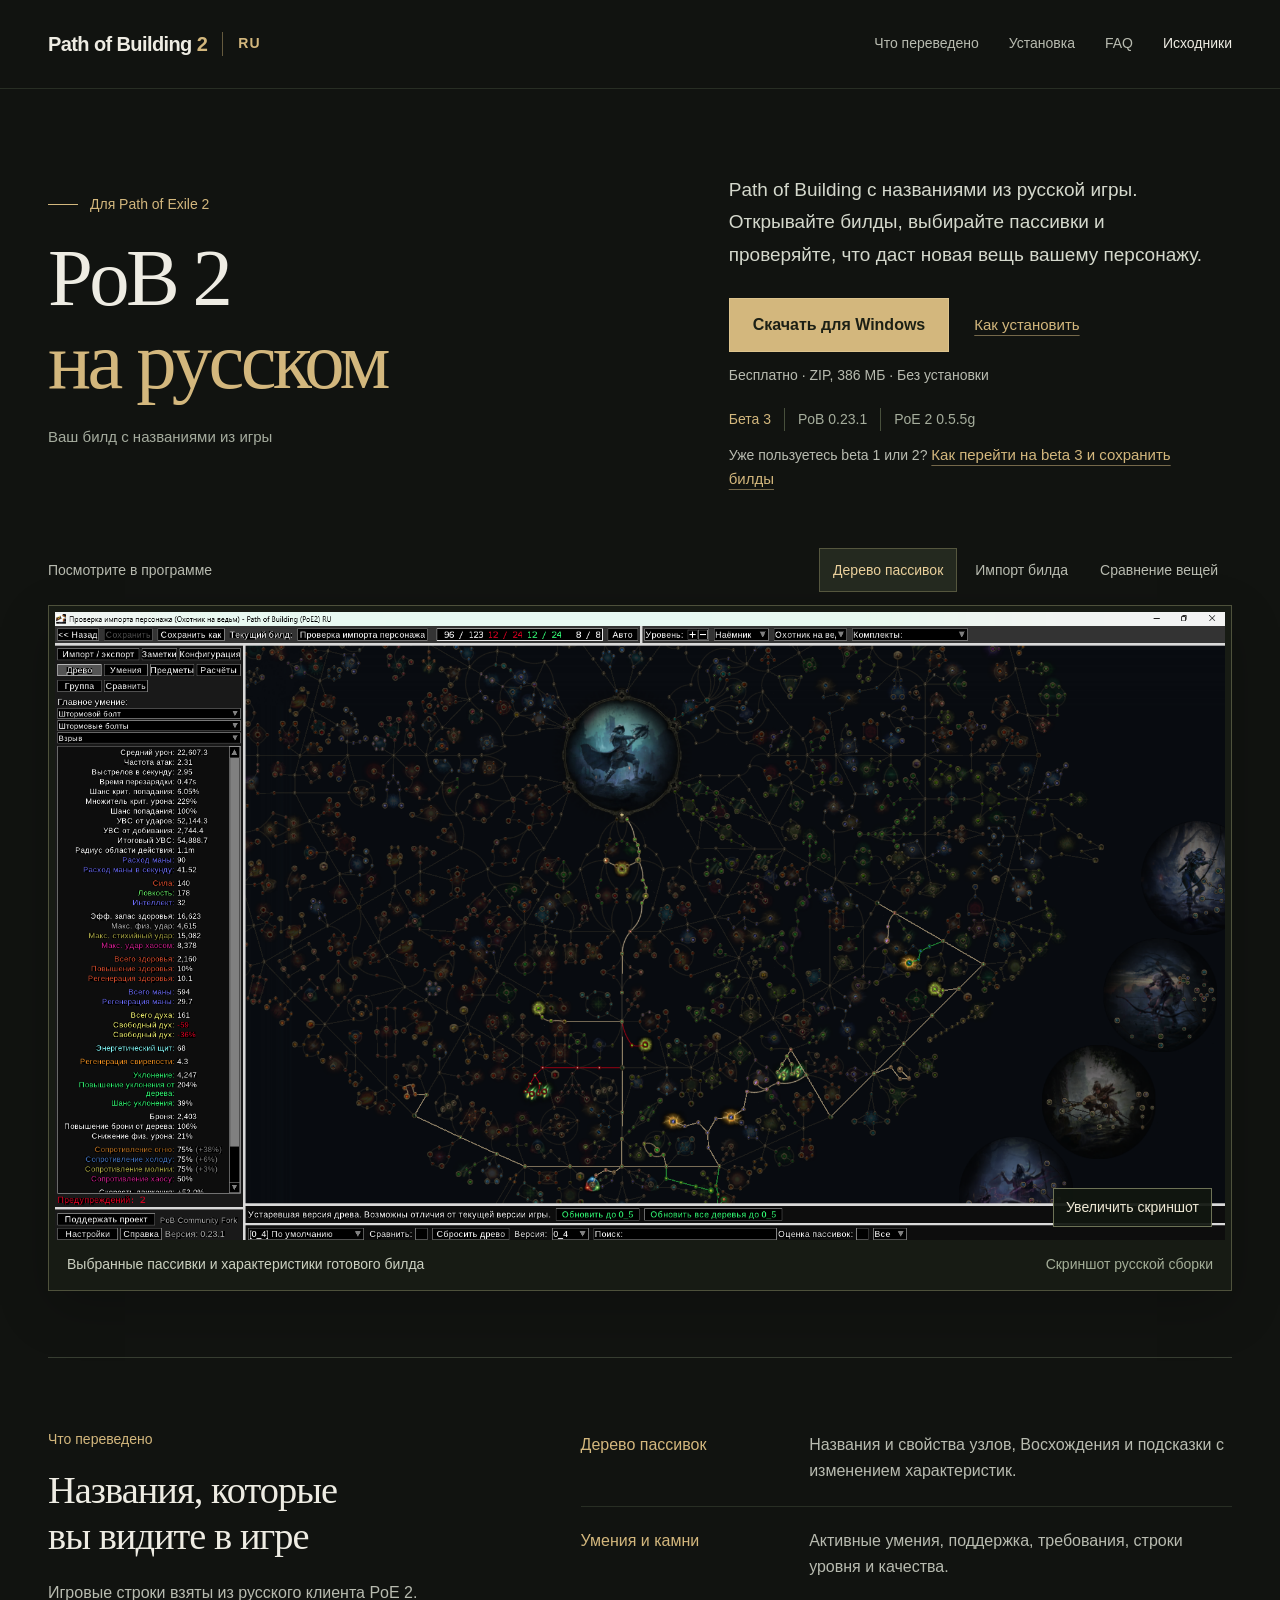
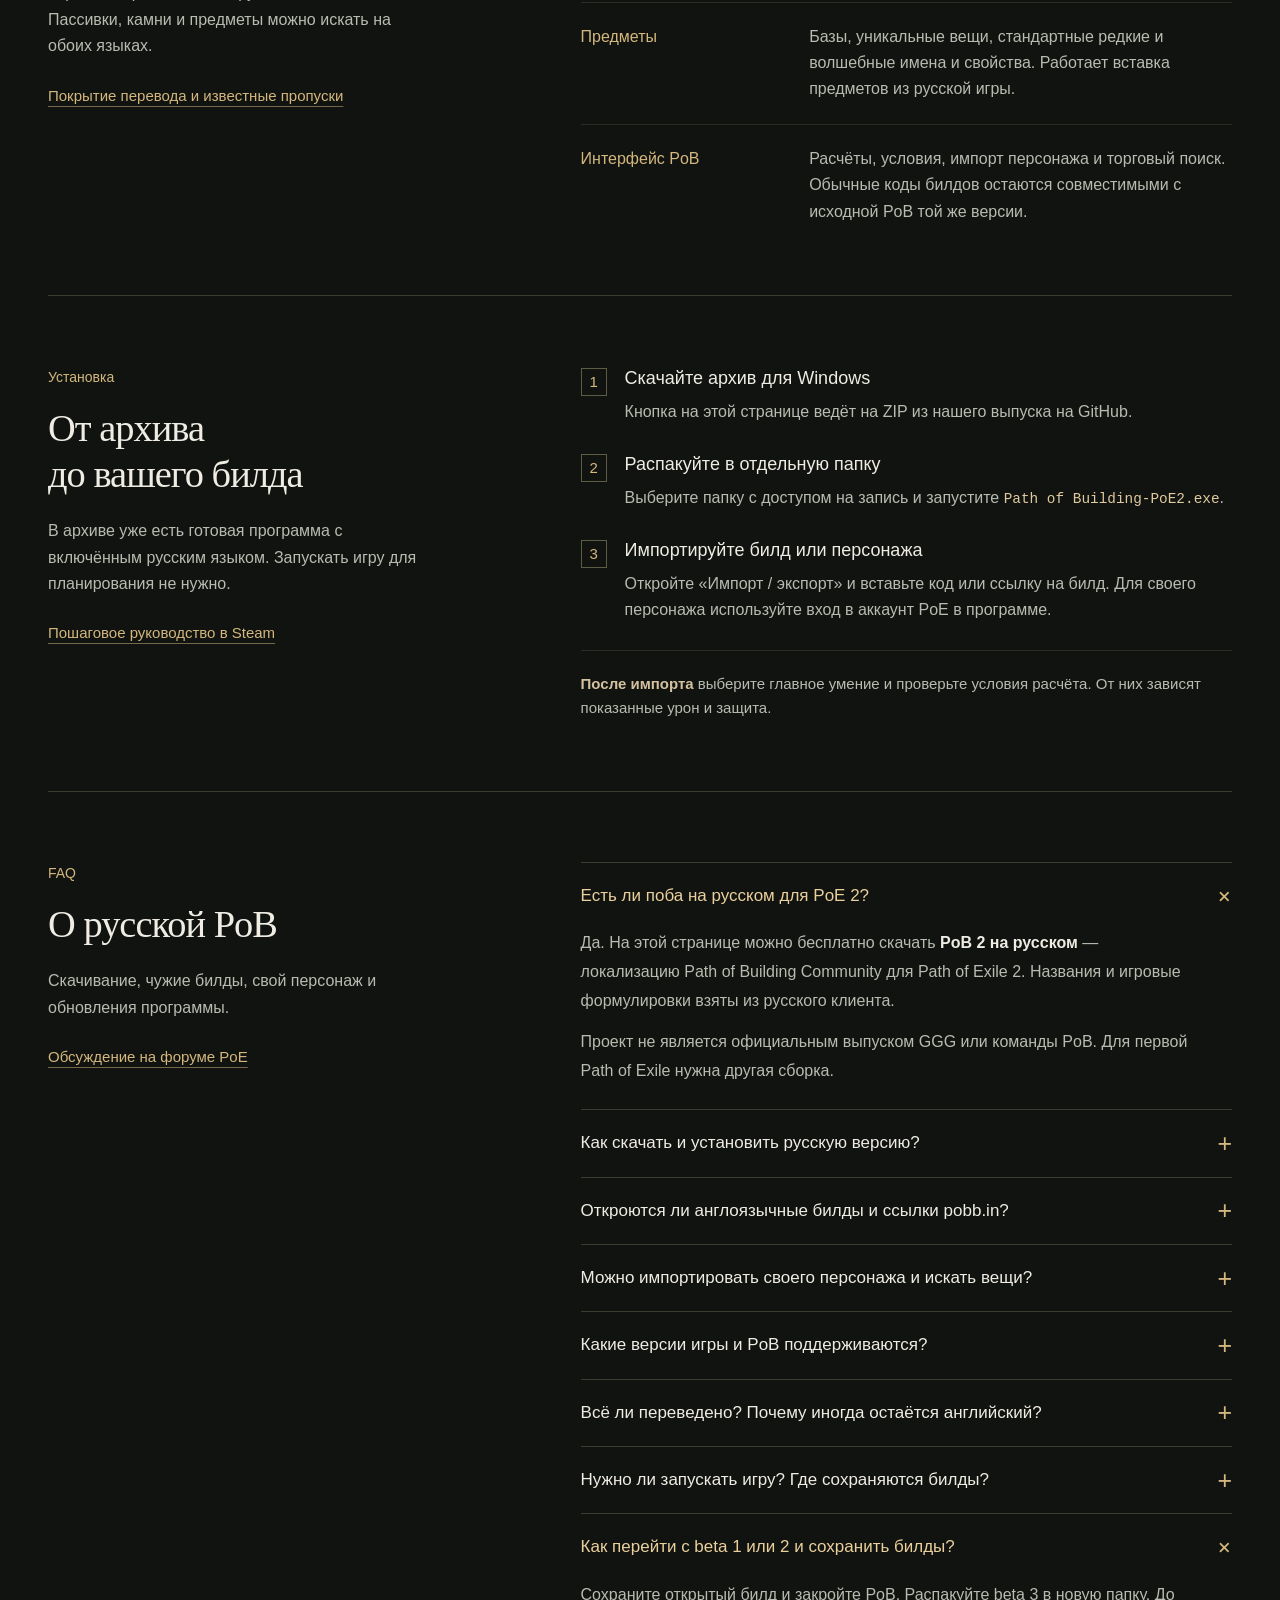
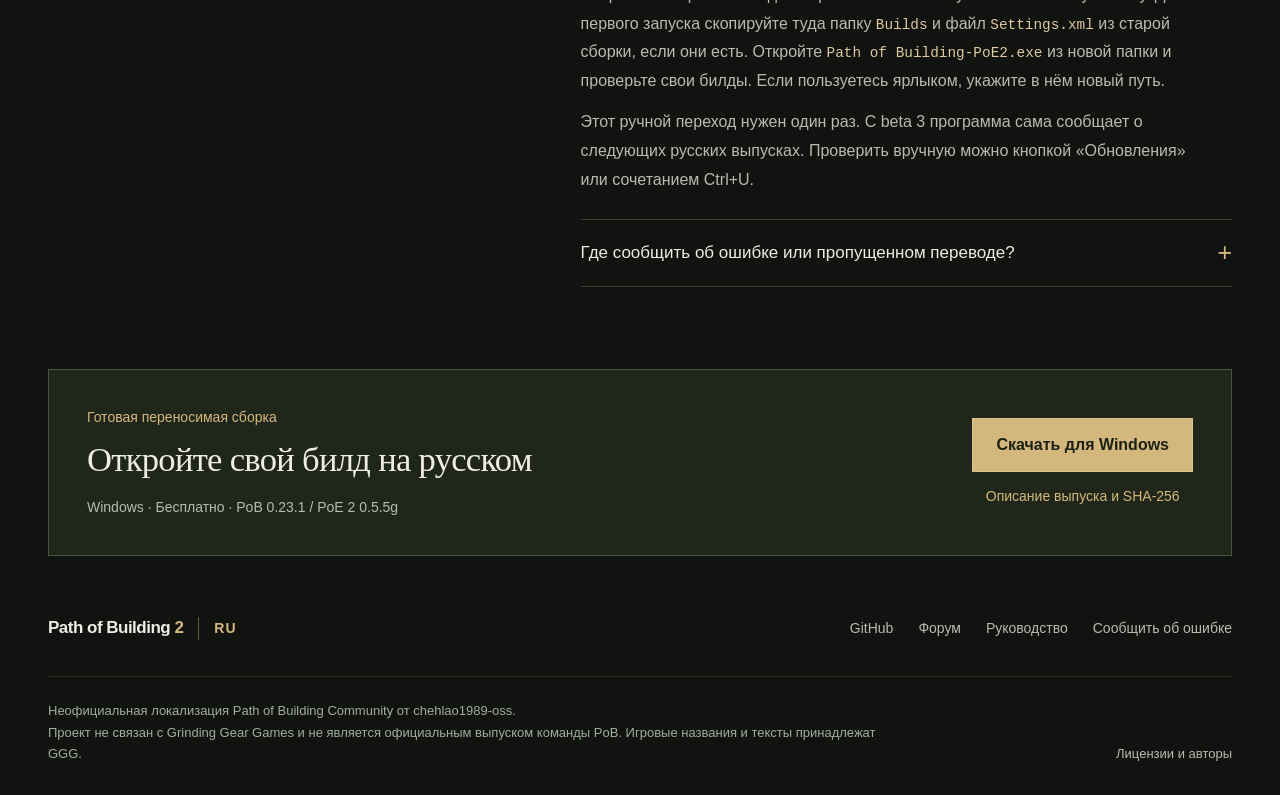
==== commit c8d37ed4: "Release Russian PoB beta 3 with portable update notifications and installer" ====
--- a/docs/index.html
+++ b/docs/index.html
@@ -2,6 +2,7 @@
 <html lang="ru">
 <head>
   <meta charset="utf-8">
+  <script src="site-assets/analytics.js?v=2" defer></script>
   <meta name="google-site-verification" content="-wP_Tg6eSM6gWvN4miNb6b-TrbznbRUZdBxQnzHQPZM" />
   <meta name="viewport" content="width=device-width, initial-scale=1">
   <meta name="color-scheme" content="dark">
@@ -10,7 +11,10 @@
   <meta name="robots" content="index, follow, max-image-preview:large">
   <meta name="theme-color" content="#111310">
   <link rel="canonical" href="https://chehlao1989-oss.github.io/PathOfBuilding-PoE2-RU/">
-  <link rel="icon" href="site-assets/favicon.svg" type="image/svg+xml">
+  <link rel="icon" href="site-assets/favicon.ico" type="image/x-icon">
+  <link rel="icon" href="site-assets/favicon-96.png" type="image/png" sizes="96x96">
+  <link rel="icon" href="site-assets/favicon-192.png" type="image/png" sizes="192x192">
+  <link rel="icon" href="site-assets/favicon.svg" type="image/svg+xml" sizes="any">
   <link rel="stylesheet" href="site-assets/site.css?v=4">
   <meta property="og:type" content="website">
   <meta property="og:locale" content="ru_RU">
@@ -38,10 +42,10 @@
     "operatingSystem": "Windows",
     "applicationCategory": "GameApplication",
     "inLanguage": ["ru", "en"],
-    "softwareVersion": "0.23.1-ru.1-beta.2",
+    "softwareVersion": "0.23.1-ru.1-beta.3",
     "isAccessibleForFree": true,
     "offers": {"@type": "Offer", "price": "0", "priceCurrency": "RUB"},
-    "downloadUrl": "https://github.com/chehlao1989-oss/PathOfBuilding-PoE2-RU/releases/download/v0.23.1-ru.1-beta.2/PoB2-RU-0.23.1-ru.1-beta.2-Windows.zip",
+    "downloadUrl": "https://github.com/chehlao1989-oss/PathOfBuilding-PoE2-RU/releases/download/v0.23.1-ru.1-beta.3/PoB2-RU-0.23.1-ru.1-beta.3-Windows.zip",
     "codeRepository": "https://github.com/chehlao1989-oss/PathOfBuilding-PoE2-RU",
     "license": "https://github.com/chehlao1989-oss/PathOfBuilding-PoE2-RU/blob/ru-release/LICENSE.md",
     "isBasedOn": "https://github.com/PathOfBuildingCommunity/PathOfBuilding-PoE2"
@@ -73,11 +77,12 @@
       <div class="hero-copy">
         <p class="hero-lead">Path of Building с названиями из русской игры. Открывайте билды, выбирайте пассивки и проверяйте, что даст новая вещь вашему персонажу.</p>
         <div class="hero-actions">
-          <a class="button button-gold download-link" href="https://github.com/chehlao1989-oss/PathOfBuilding-PoE2-RU/releases/download/v0.23.1-ru.1-beta.2/PoB2-RU-0.23.1-ru.1-beta.2-Windows.zip">Скачать для Windows</a>
+          <a class="button button-gold download-link" href="https://github.com/chehlao1989-oss/PathOfBuilding-PoE2-RU/releases/download/v0.23.1-ru.1-beta.3/PoB2-RU-0.23.1-ru.1-beta.3-Windows.zip">Скачать для Windows</a>
           <a class="text-link" href="#install">Как установить</a>
         </div>
         <p class="hero-meta">Бесплатно · ZIP, 386 МБ · Без установки</p>
-        <p class="version-line"><a href="https://github.com/chehlao1989-oss/PathOfBuilding-PoE2-RU/releases/tag/v0.23.1-ru.1-beta.2">Бета 2</a><span>PoB 0.23.1</span><span>PoE 2 0.5.5g</span></p>
+        <p class="version-line"><a href="https://github.com/chehlao1989-oss/PathOfBuilding-PoE2-RU/releases/tag/v0.23.1-ru.1-beta.3">Бета 3</a><span>PoB 0.23.1</span><span>PoE 2 0.5.5g</span></p>
+        <p class="hero-meta">Уже пользуетесь beta 1 или 2? <a class="text-link" href="#update">Как перейти на beta 3 и сохранить билды</a></p>
       </div>
     </section>
 
@@ -158,7 +163,7 @@
         </details>
         <details>
           <summary>Какие версии игры и PoB поддерживаются?<span aria-hidden="true">+</span></summary>
-          <div class="faq-answer"><p>Текущий выпуск — <strong>бета 2 на основе PoB 0.23.1</strong>, игровые данные — <strong>PoE 2 0.5.5g</strong>. Поддерживаемые версии всегда указаны рядом со скачиванием и в описании выпуска.</p><p>Для обновлений игры, включая PoE 2 1.0, потребуется отдельная сборка и проверка изменившихся данных.</p></div>
+          <div class="faq-answer"><p>Текущий выпуск — <strong>бета 3 на основе PoB 0.23.1</strong>, игровые данные — <strong>PoE 2 0.5.5g</strong>. Поддерживаемые версии всегда указаны рядом со скачиванием и в описании выпуска.</p><p>Для обновлений игры, включая PoE 2 1.0, потребуется отдельная сборка и проверка изменившихся данных.</p></div>
         </details>
         <details>
           <summary>Всё ли переведено? Почему иногда остаётся английский?<span aria-hidden="true">+</span></summary>
@@ -168,9 +173,9 @@
           <summary>Нужно ли запускать игру? Где сохраняются билды?<span aria-hidden="true">+</span></summary>
           <div class="faq-answer"><p>Для планирования запущенная игра не нужна. Переносимая сборка хранит билды в папке <code>Builds</code>, а настройки — в <code>Settings.xml</code> рядом с программой. Дайте этой папке доступ на запись.</p></div>
         </details>
-        <details>
-          <summary>Как обновить программу и сохранить свои билды?<span aria-hidden="true">+</span></summary>
-          <div class="faq-answer"><p>Скачайте новый архив из <a href="https://github.com/chehlao1989-oss/PathOfBuilding-PoE2-RU/releases">выпусков этого проекта</a> и распакуйте в отдельную папку. Сохраните резервную копию старой папки и перенесите нужные билды из <code>Builds</code>.</p><p>Обычное обновление исходной PoB отключено, чтобы оно не перезаписало локализацию. Перед обновлением сверьте поддерживаемую версию игры.</p></div>
+        <details id="update" open>
+          <summary>Как перейти с beta 1 или 2 и сохранить билды?<span aria-hidden="true">+</span></summary>
+          <div class="faq-answer"><p>Сохраните открытый билд и закройте PoB. Распакуйте beta 3 в новую папку. До первого запуска скопируйте туда папку <code>Builds</code> и файл <code>Settings.xml</code> из старой сборки, если они есть. Откройте <code>Path of Building-PoE2.exe</code> из новой папки и проверьте свои билды. Если пользуетесь ярлыком, укажите в нём новый путь.</p><p>Этот ручной переход нужен один раз. С beta 3 программа сама сообщает о следующих русских выпусках. Проверить вручную можно кнопкой «Обновления» или сочетанием Ctrl+U.</p></div>
         </details>
         <details>
           <summary>Где сообщить об ошибке или пропущенном переводе?<span aria-hidden="true">+</span></summary>
@@ -181,7 +186,7 @@
 
     <section class="download-section content-width" aria-labelledby="download-title">
       <div><p class="eyebrow">Готовая переносимая сборка</p><h2 id="download-title">Откройте свой билд на русском</h2><p>Windows · Бесплатно · PoB 0.23.1 / PoE 2 0.5.5g</p></div>
-      <div class="download-side"><a class="button button-gold download-link" href="https://github.com/chehlao1989-oss/PathOfBuilding-PoE2-RU/releases/download/v0.23.1-ru.1-beta.2/PoB2-RU-0.23.1-ru.1-beta.2-Windows.zip">Скачать для Windows</a><a class="release-link" href="https://github.com/chehlao1989-oss/PathOfBuilding-PoE2-RU/releases/tag/v0.23.1-ru.1-beta.2">Описание выпуска и SHA-256</a></div>
+      <div class="download-side"><a class="button button-gold download-link" href="https://github.com/chehlao1989-oss/PathOfBuilding-PoE2-RU/releases/download/v0.23.1-ru.1-beta.3/PoB2-RU-0.23.1-ru.1-beta.3-Windows.zip">Скачать для Windows</a><a class="release-link" href="https://github.com/chehlao1989-oss/PathOfBuilding-PoE2-RU/releases/tag/v0.23.1-ru.1-beta.3">Описание выпуска и SHA-256</a></div>
     </section>
   </main>
 
--- a/docs/site-assets/site.css
+++ b/docs/site-assets/site.css
@@ -175,7 +175,7 @@
   .feature-list > div { grid-template-columns: 1fr; gap: 6px; }
   .section-intro h2 { font-size: 32px; }
   .faq summary { gap: 18px; }
-  .faq-answer { padding-right: 8px; font-size: 15px; }
+  .faq-answer { padding-right: 8px; }
   .download-section { padding: 24px 20px; }
   .download-section h2 { font-size: 28px; }
   .footer-top nav { gap: 4px 20px; }
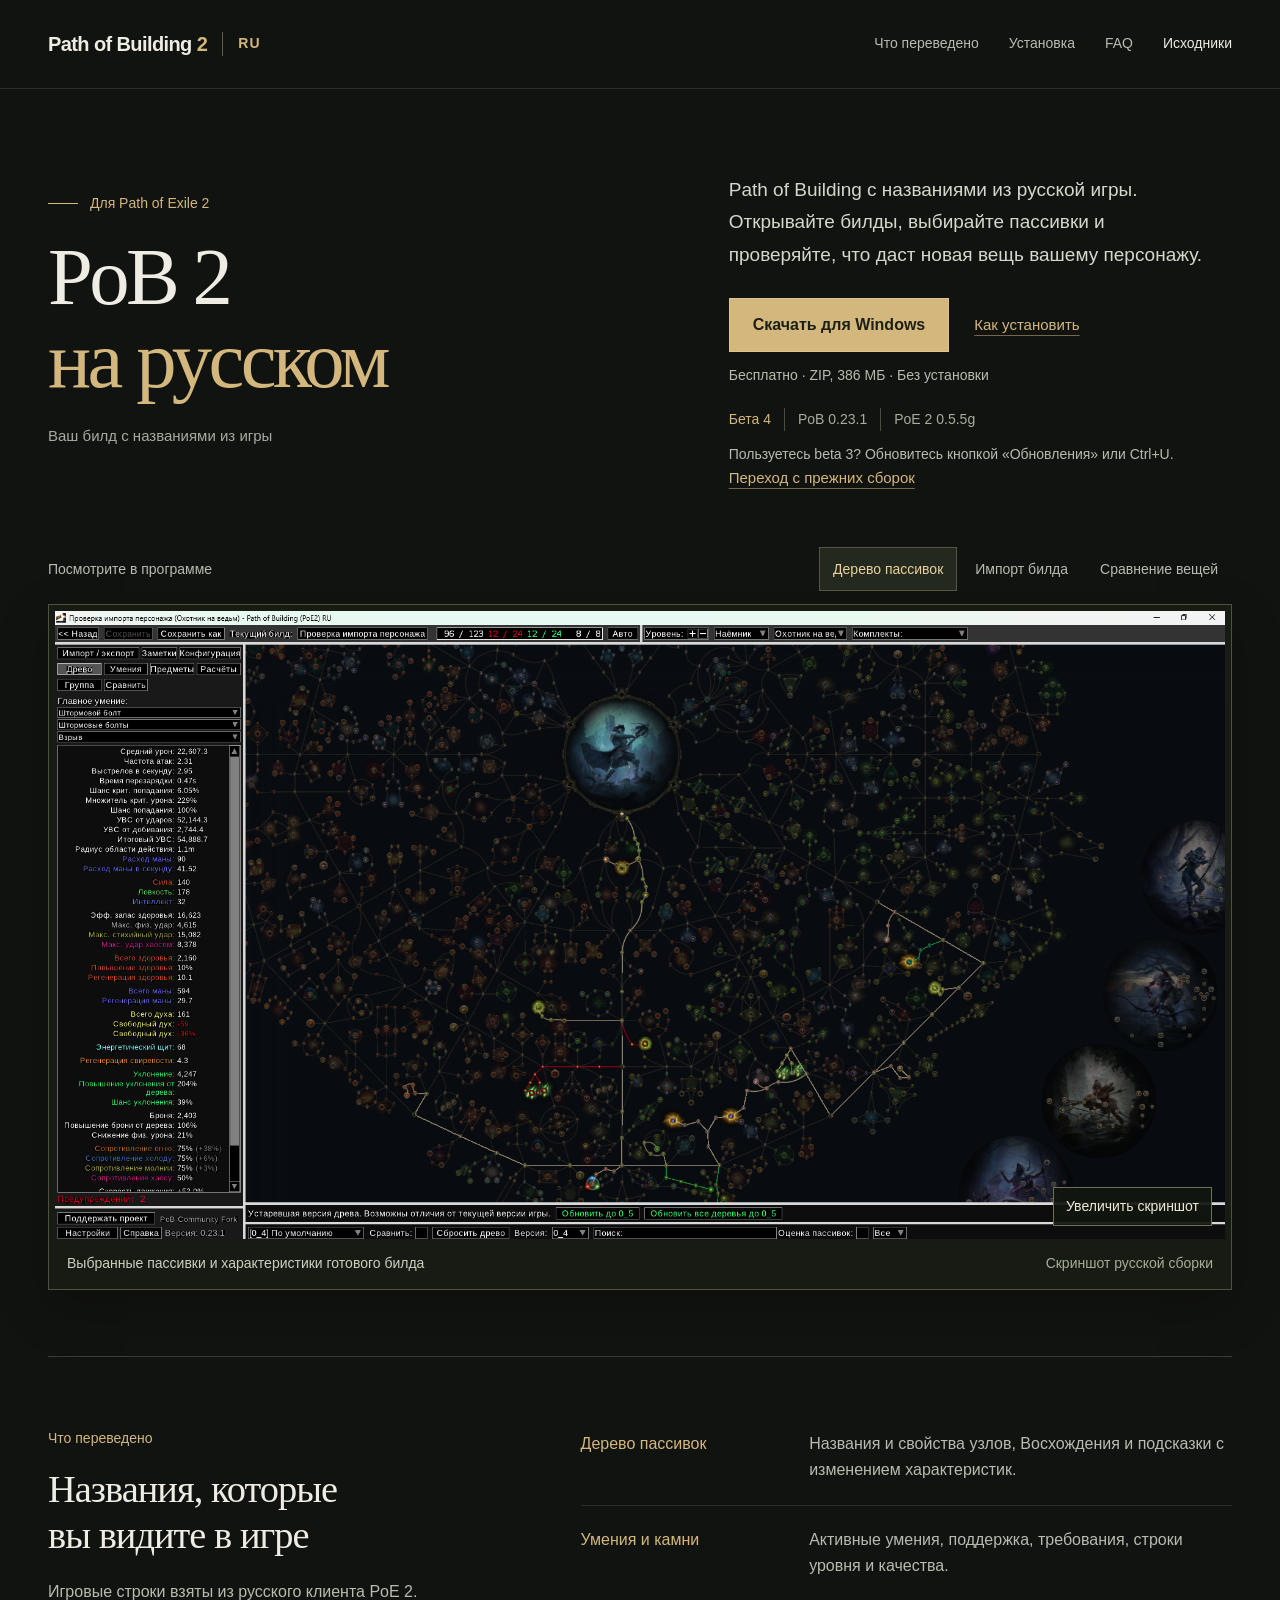
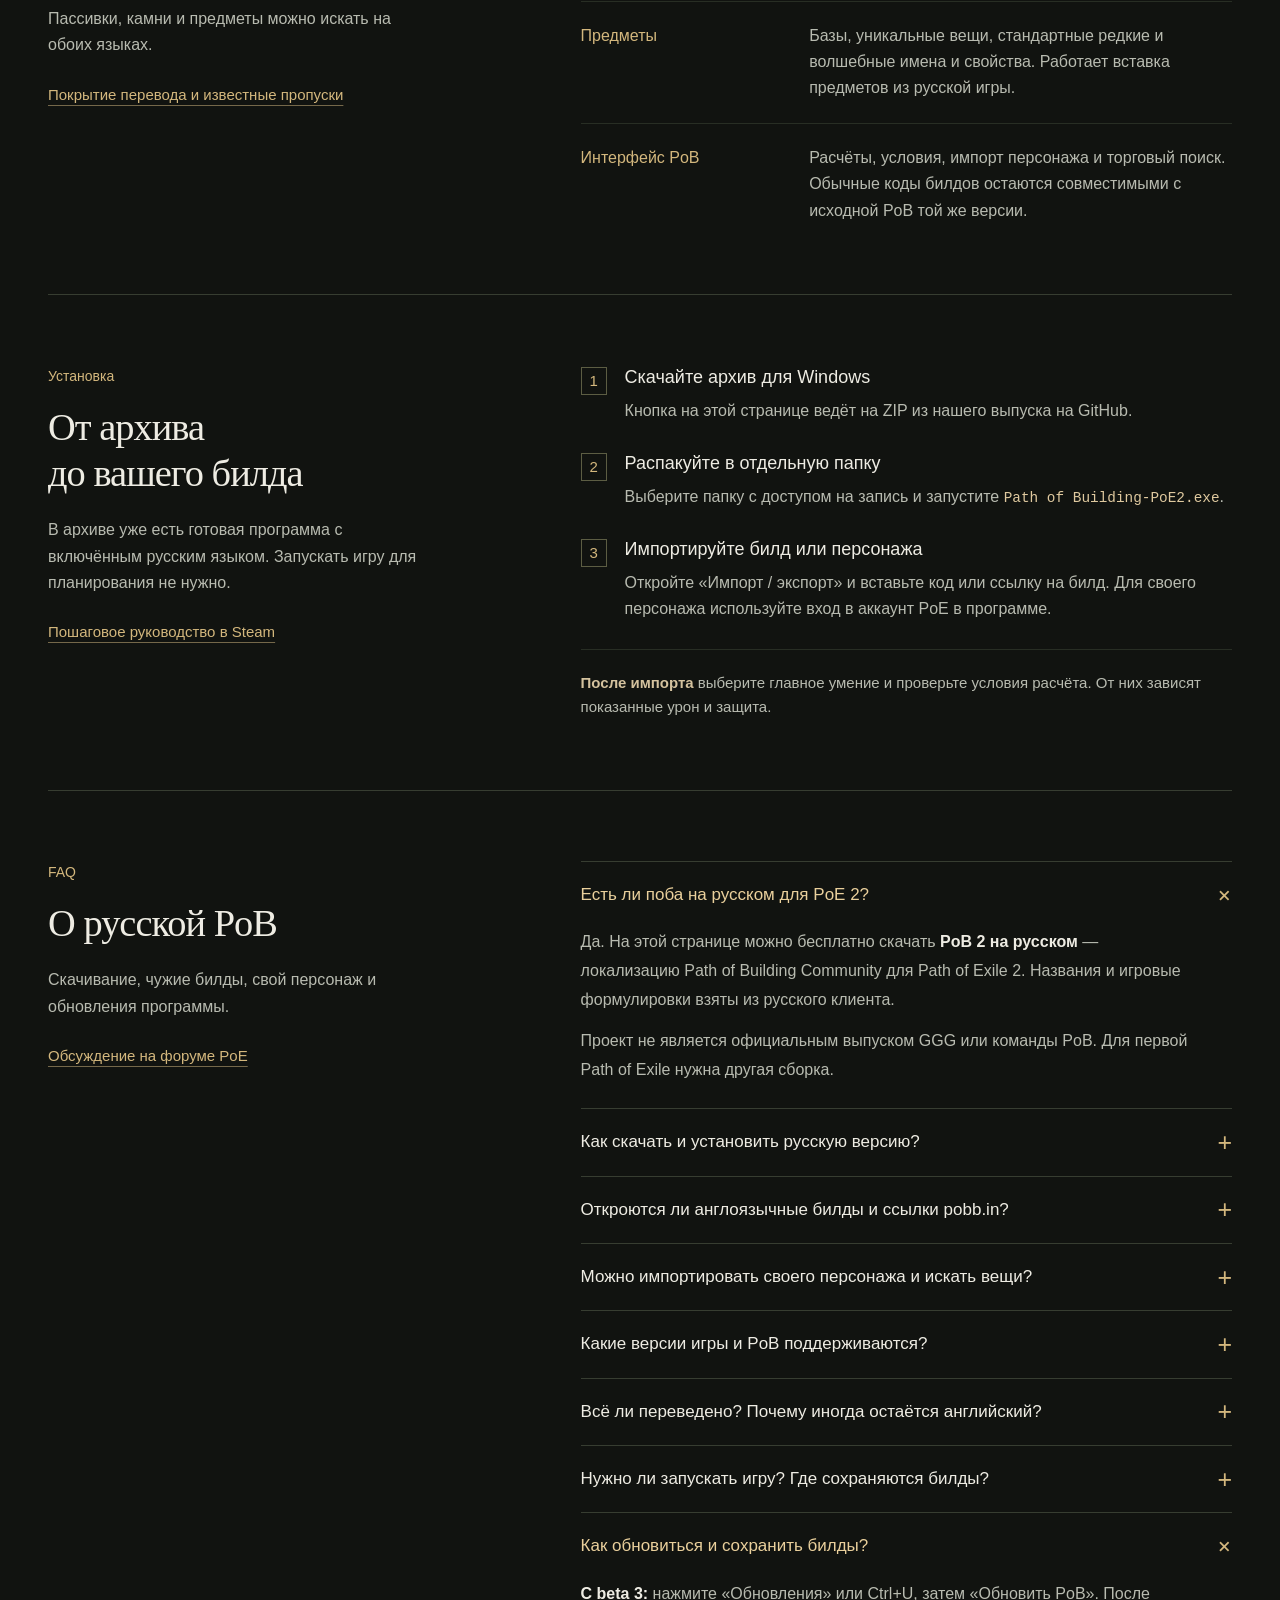
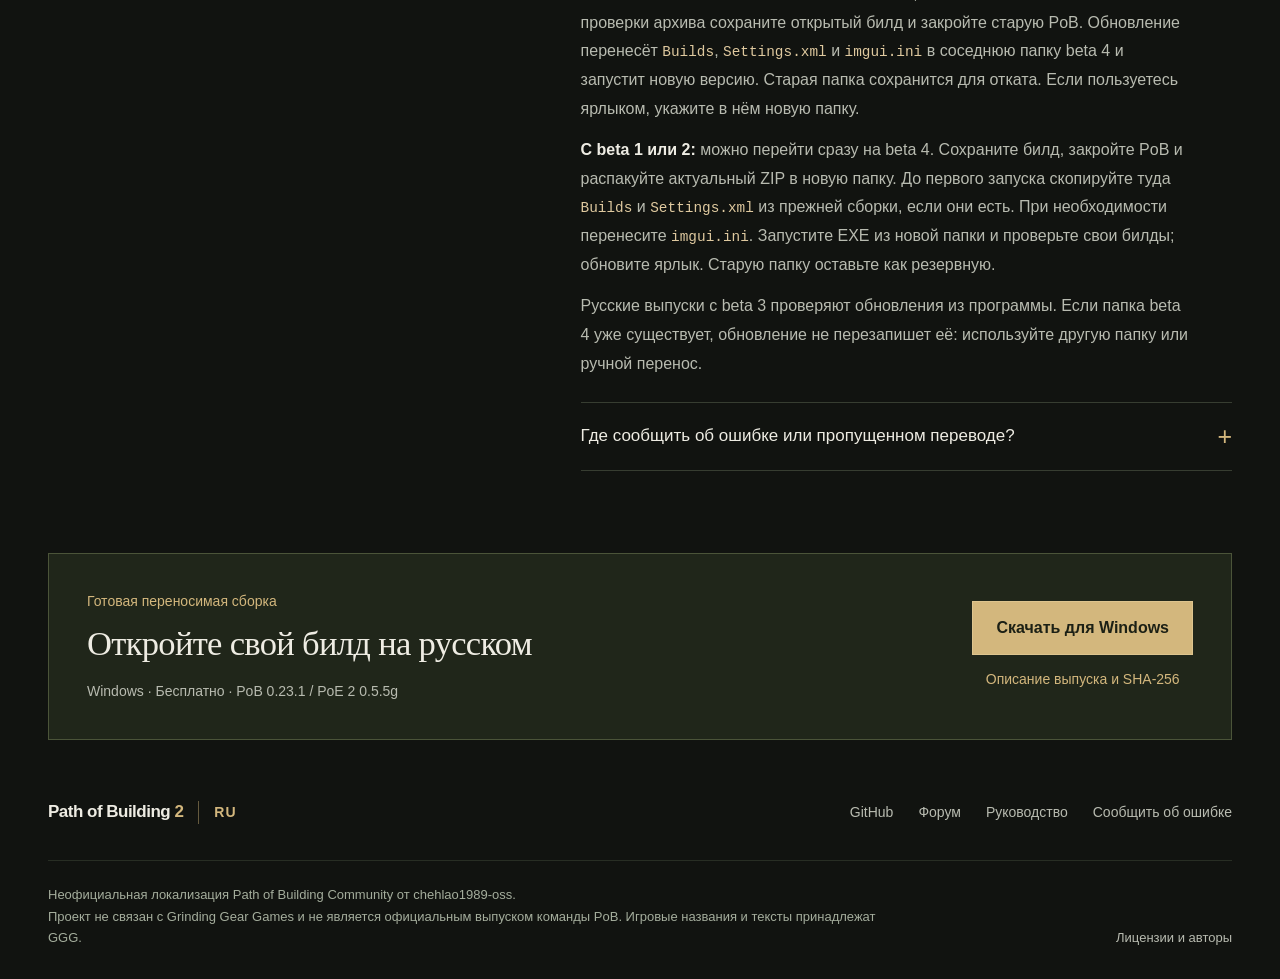
==== commit f599a1e5: "Update website download links and instructions for Russian beta 4" ====
--- a/docs/index.html
+++ b/docs/index.html
@@ -42,10 +42,10 @@
     "operatingSystem": "Windows",
     "applicationCategory": "GameApplication",
     "inLanguage": ["ru", "en"],
-    "softwareVersion": "0.23.1-ru.1-beta.3",
+    "softwareVersion": "0.23.1-ru.1-beta.4",
     "isAccessibleForFree": true,
     "offers": {"@type": "Offer", "price": "0", "priceCurrency": "RUB"},
-    "downloadUrl": "https://github.com/chehlao1989-oss/PathOfBuilding-PoE2-RU/releases/download/v0.23.1-ru.1-beta.3/PoB2-RU-0.23.1-ru.1-beta.3-Windows.zip",
+    "downloadUrl": "https://github.com/chehlao1989-oss/PathOfBuilding-PoE2-RU/releases/download/v0.23.1-ru.1-beta.4/PoB2-RU-0.23.1-ru.1-beta.4-Windows.zip",
     "codeRepository": "https://github.com/chehlao1989-oss/PathOfBuilding-PoE2-RU",
     "license": "https://github.com/chehlao1989-oss/PathOfBuilding-PoE2-RU/blob/ru-release/LICENSE.md",
     "isBasedOn": "https://github.com/PathOfBuildingCommunity/PathOfBuilding-PoE2"
@@ -77,12 +77,12 @@
       <div class="hero-copy">
         <p class="hero-lead">Path of Building с названиями из русской игры. Открывайте билды, выбирайте пассивки и проверяйте, что даст новая вещь вашему персонажу.</p>
         <div class="hero-actions">
-          <a class="button button-gold download-link" href="https://github.com/chehlao1989-oss/PathOfBuilding-PoE2-RU/releases/download/v0.23.1-ru.1-beta.3/PoB2-RU-0.23.1-ru.1-beta.3-Windows.zip">Скачать для Windows</a>
+          <a class="button button-gold download-link" href="https://github.com/chehlao1989-oss/PathOfBuilding-PoE2-RU/releases/download/v0.23.1-ru.1-beta.4/PoB2-RU-0.23.1-ru.1-beta.4-Windows.zip">Скачать для Windows</a>
           <a class="text-link" href="#install">Как установить</a>
         </div>
         <p class="hero-meta">Бесплатно · ZIP, 386 МБ · Без установки</p>
-        <p class="version-line"><a href="https://github.com/chehlao1989-oss/PathOfBuilding-PoE2-RU/releases/tag/v0.23.1-ru.1-beta.3">Бета 3</a><span>PoB 0.23.1</span><span>PoE 2 0.5.5g</span></p>
-        <p class="hero-meta">Уже пользуетесь beta 1 или 2? <a class="text-link" href="#update">Как перейти на beta 3 и сохранить билды</a></p>
+        <p class="version-line"><a href="https://github.com/chehlao1989-oss/PathOfBuilding-PoE2-RU/releases/tag/v0.23.1-ru.1-beta.4">Бета 4</a><span>PoB 0.23.1</span><span>PoE 2 0.5.5g</span></p>
+        <p class="hero-meta">Пользуетесь beta 3? Обновитесь кнопкой «Обновления» или Ctrl+U. <a class="text-link" href="#update">Переход с прежних сборок</a></p>
       </div>
     </section>
 
@@ -163,7 +163,7 @@
         </details>
         <details>
           <summary>Какие версии игры и PoB поддерживаются?<span aria-hidden="true">+</span></summary>
-          <div class="faq-answer"><p>Текущий выпуск — <strong>бета 3 на основе PoB 0.23.1</strong>, игровые данные — <strong>PoE 2 0.5.5g</strong>. Поддерживаемые версии всегда указаны рядом со скачиванием и в описании выпуска.</p><p>Для обновлений игры, включая PoE 2 1.0, потребуется отдельная сборка и проверка изменившихся данных.</p></div>
+          <div class="faq-answer"><p>Текущий выпуск — <strong>бета 4 на основе PoB 0.23.1</strong>, игровые данные — <strong>PoE 2 0.5.5g</strong>. Поддерживаемые версии всегда указаны рядом со скачиванием и в описании выпуска.</p><p>Для обновлений игры, включая PoE 2 1.0, потребуется отдельная сборка и проверка изменившихся данных.</p></div>
         </details>
         <details>
           <summary>Всё ли переведено? Почему иногда остаётся английский?<span aria-hidden="true">+</span></summary>
@@ -174,8 +174,8 @@
           <div class="faq-answer"><p>Для планирования запущенная игра не нужна. Переносимая сборка хранит билды в папке <code>Builds</code>, а настройки — в <code>Settings.xml</code> рядом с программой. Дайте этой папке доступ на запись.</p></div>
         </details>
         <details id="update" open>
-          <summary>Как перейти с beta 1 или 2 и сохранить билды?<span aria-hidden="true">+</span></summary>
-          <div class="faq-answer"><p>Сохраните открытый билд и закройте PoB. Распакуйте beta 3 в новую папку. До первого запуска скопируйте туда папку <code>Builds</code> и файл <code>Settings.xml</code> из старой сборки, если они есть. Откройте <code>Path of Building-PoE2.exe</code> из новой папки и проверьте свои билды. Если пользуетесь ярлыком, укажите в нём новый путь.</p><p>Этот ручной переход нужен один раз. С beta 3 программа сама сообщает о следующих русских выпусках. Проверить вручную можно кнопкой «Обновления» или сочетанием Ctrl+U.</p></div>
+          <summary>Как обновиться и сохранить билды?<span aria-hidden="true">+</span></summary>
+          <div class="faq-answer"><p><strong>С beta 3:</strong> нажмите «Обновления» или Ctrl+U, затем «Обновить PoB». После проверки архива сохраните открытый билд и закройте старую PoB. Обновление перенесёт <code>Builds</code>, <code>Settings.xml</code> и <code>imgui.ini</code> в соседнюю папку beta 4 и запустит новую версию. Старая папка сохранится для отката. Если пользуетесь ярлыком, укажите в нём новую папку.</p><p><strong>С beta 1 или 2:</strong> можно перейти сразу на beta 4. Сохраните билд, закройте PoB и распакуйте актуальный ZIP в новую папку. До первого запуска скопируйте туда <code>Builds</code> и <code>Settings.xml</code> из прежней сборки, если они есть. При необходимости перенесите <code>imgui.ini</code>. Запустите EXE из новой папки и проверьте свои билды; обновите ярлык. Старую папку оставьте как резервную.</p><p>Русские выпуски с beta 3 проверяют обновления из программы. Если папка beta 4 уже существует, обновление не перезапишет её: используйте другую папку или ручной перенос.</p></div>
         </details>
         <details>
           <summary>Где сообщить об ошибке или пропущенном переводе?<span aria-hidden="true">+</span></summary>
@@ -186,7 +186,7 @@
 
     <section class="download-section content-width" aria-labelledby="download-title">
       <div><p class="eyebrow">Готовая переносимая сборка</p><h2 id="download-title">Откройте свой билд на русском</h2><p>Windows · Бесплатно · PoB 0.23.1 / PoE 2 0.5.5g</p></div>
-      <div class="download-side"><a class="button button-gold download-link" href="https://github.com/chehlao1989-oss/PathOfBuilding-PoE2-RU/releases/download/v0.23.1-ru.1-beta.3/PoB2-RU-0.23.1-ru.1-beta.3-Windows.zip">Скачать для Windows</a><a class="release-link" href="https://github.com/chehlao1989-oss/PathOfBuilding-PoE2-RU/releases/tag/v0.23.1-ru.1-beta.3">Описание выпуска и SHA-256</a></div>
+      <div class="download-side"><a class="button button-gold download-link" href="https://github.com/chehlao1989-oss/PathOfBuilding-PoE2-RU/releases/download/v0.23.1-ru.1-beta.4/PoB2-RU-0.23.1-ru.1-beta.4-Windows.zip">Скачать для Windows</a><a class="release-link" href="https://github.com/chehlao1989-oss/PathOfBuilding-PoE2-RU/releases/tag/v0.23.1-ru.1-beta.4">Описание выпуска и SHA-256</a></div>
     </section>
   </main>
 
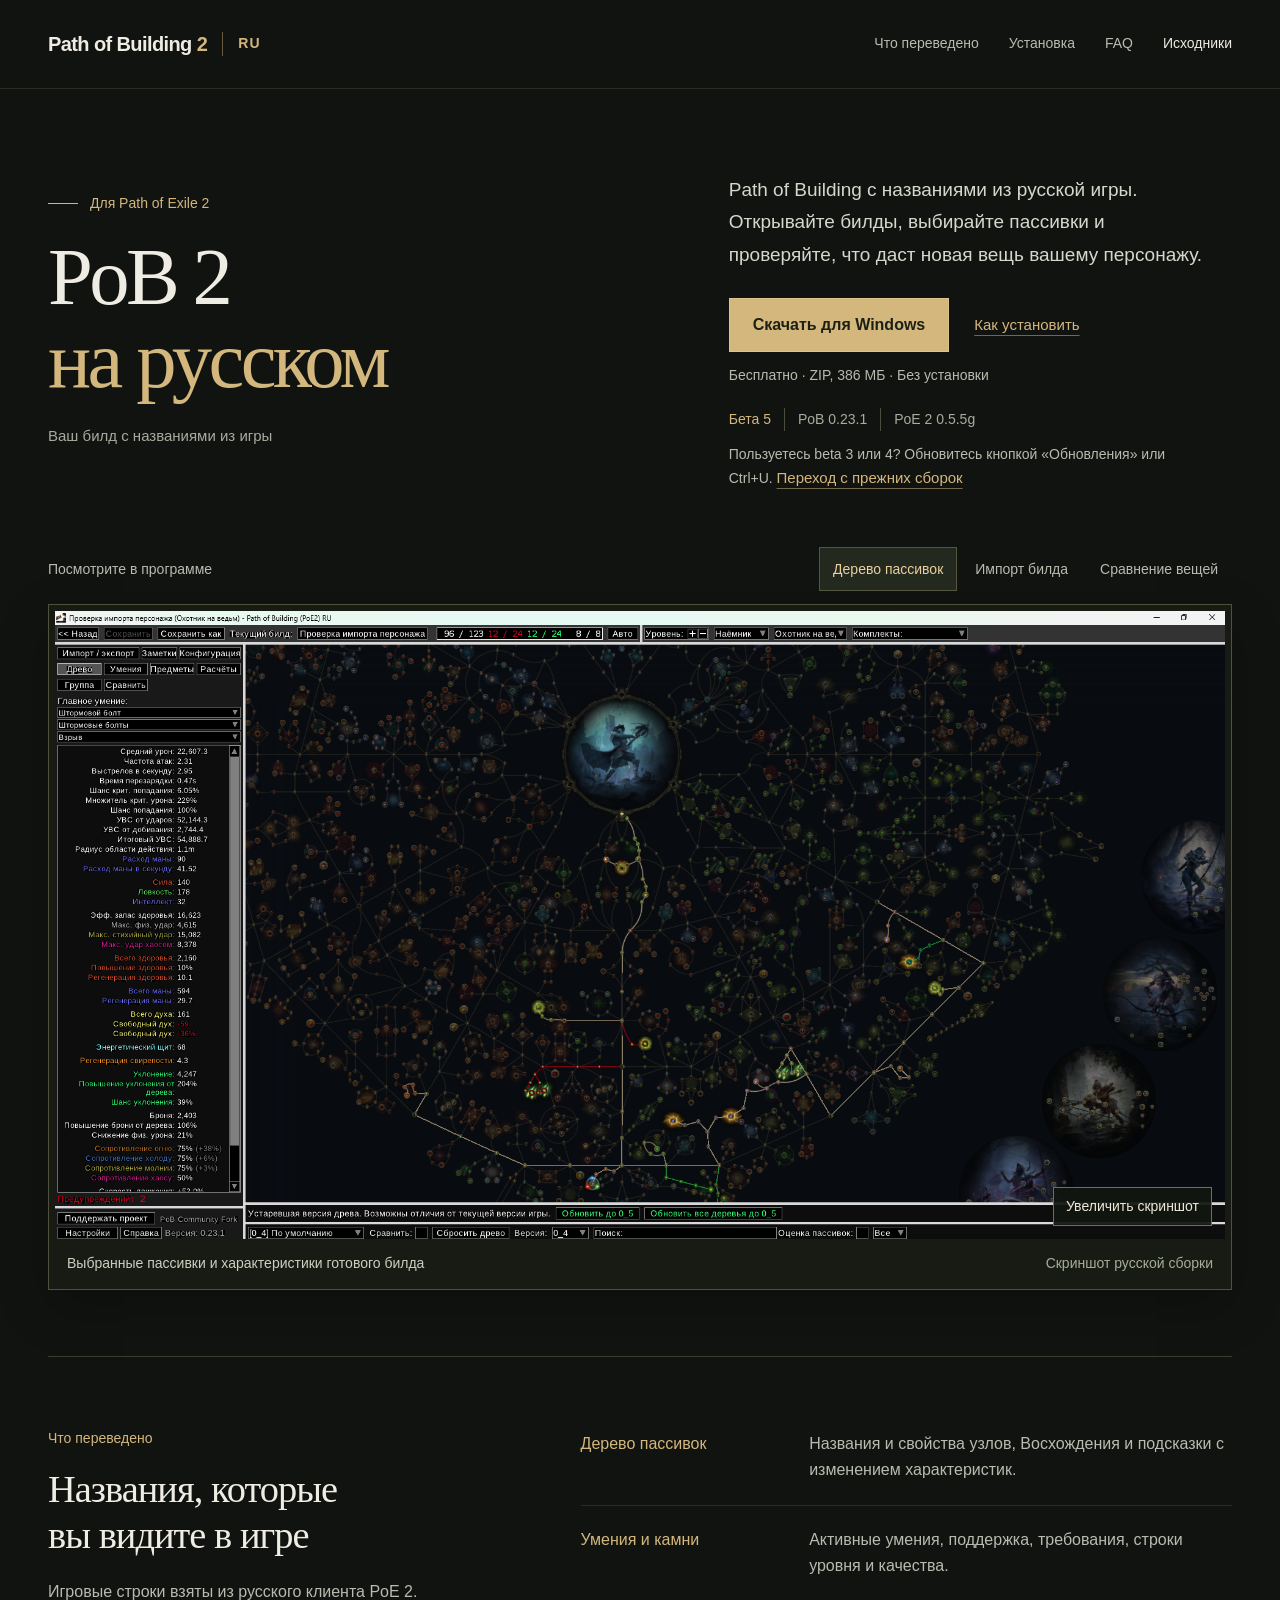
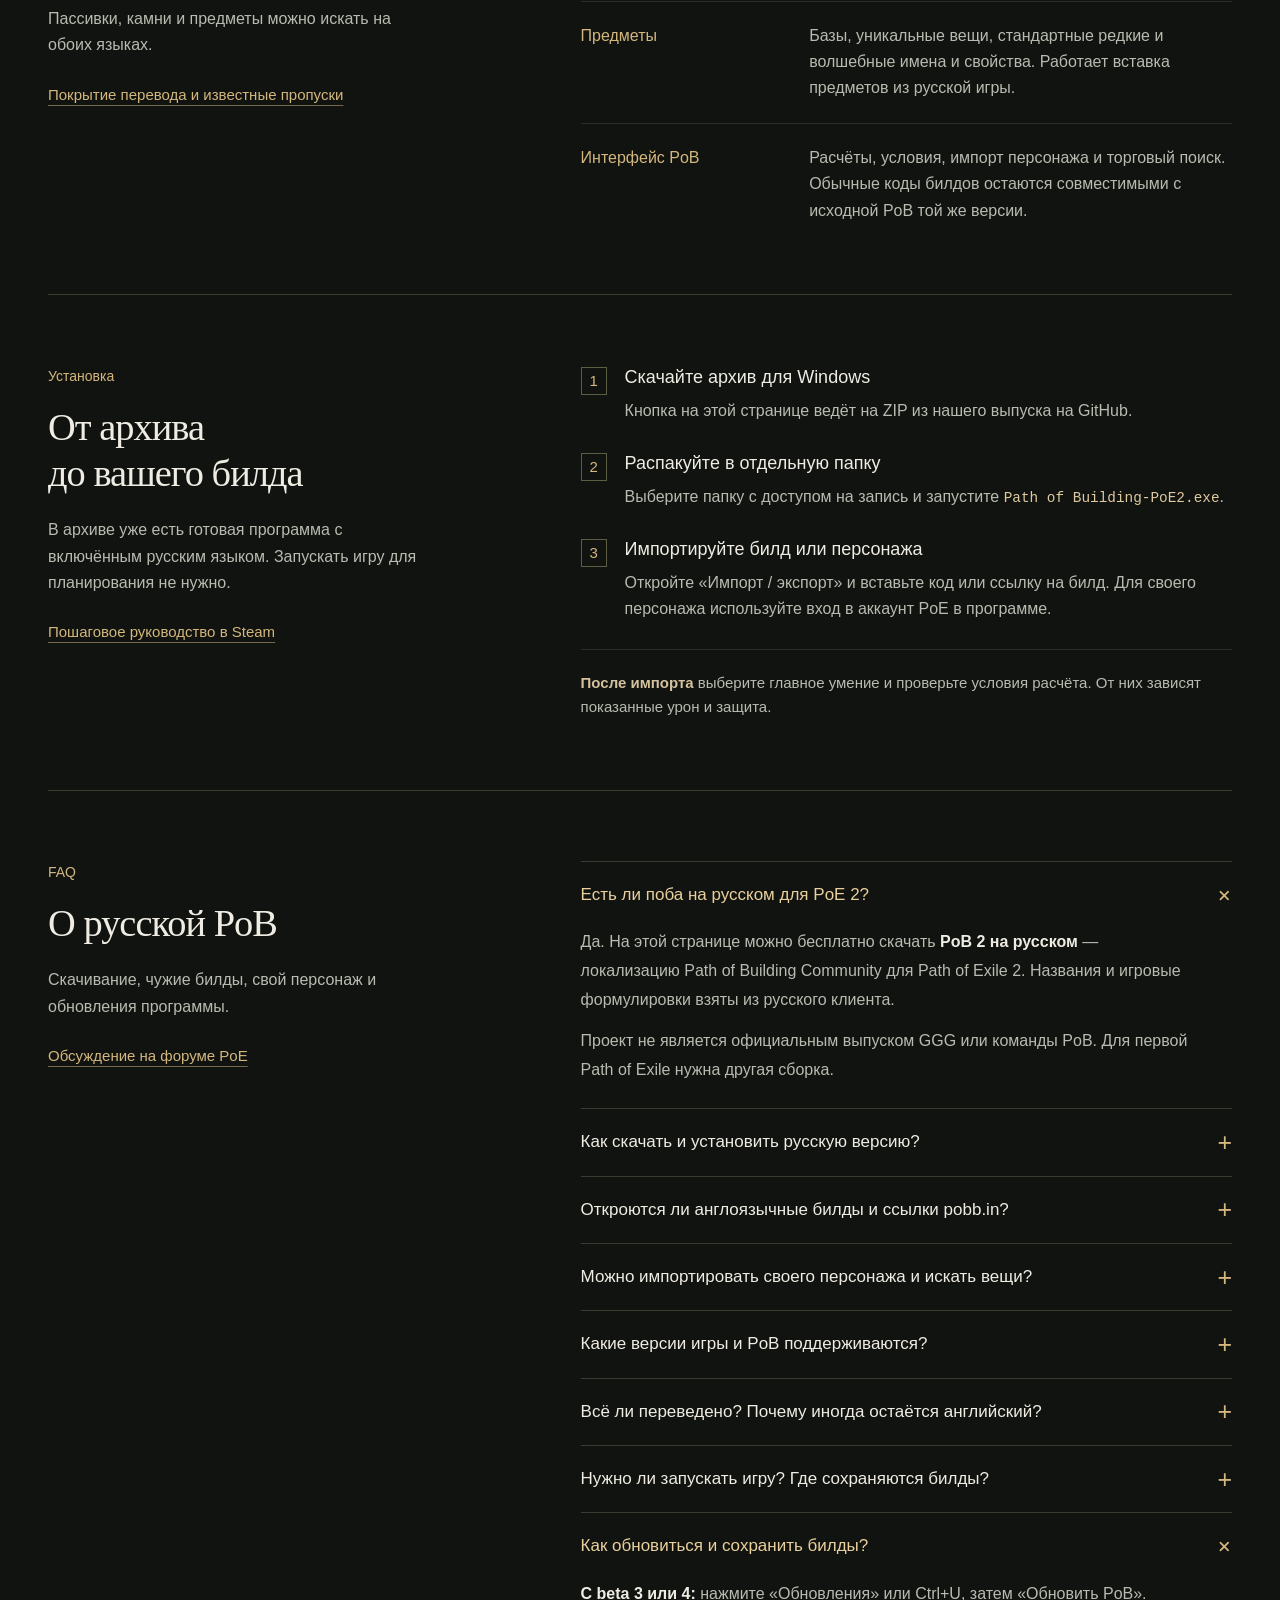
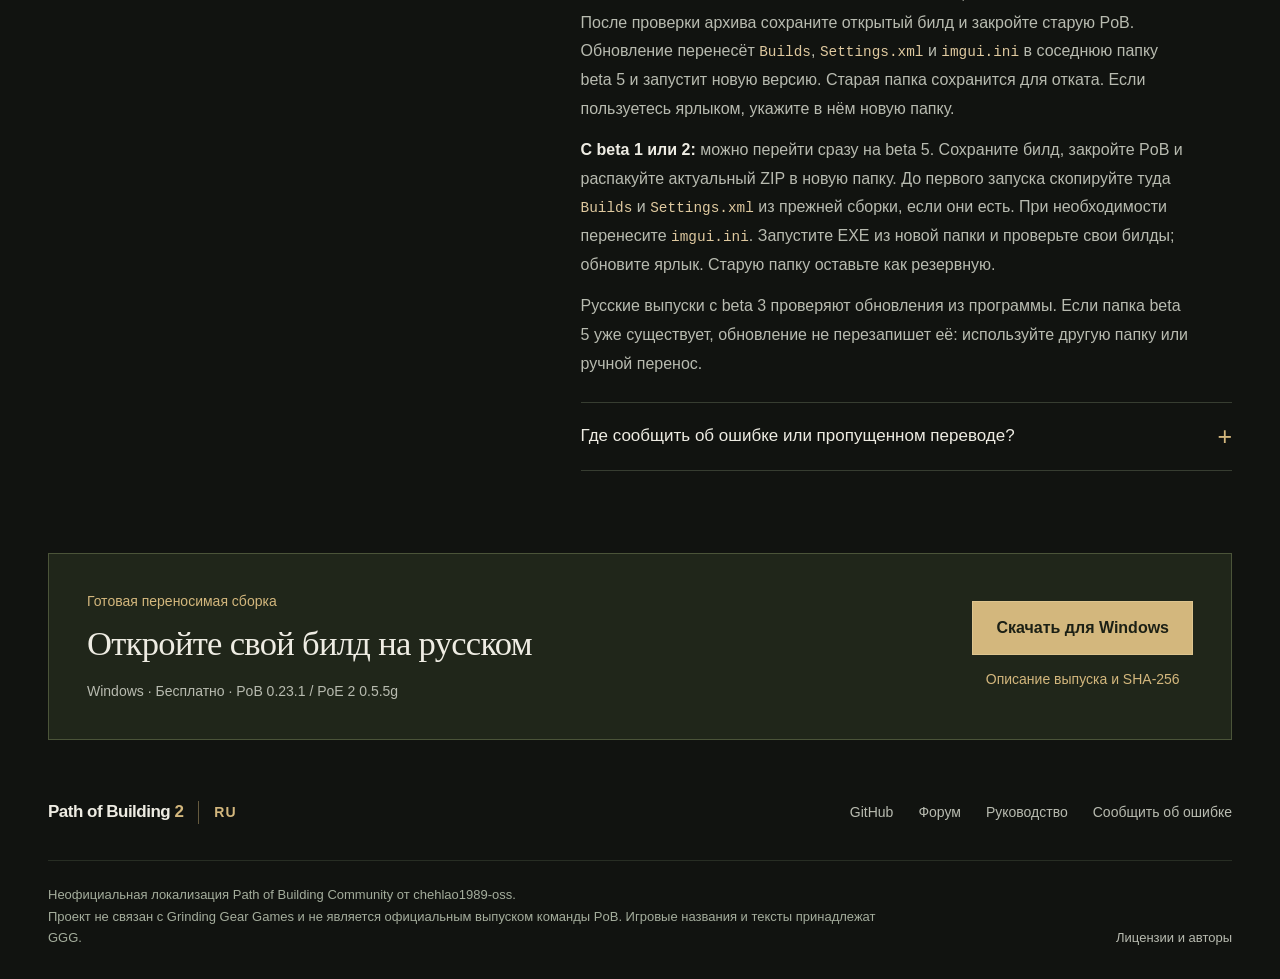
==== commit 3cbd4b07: "Update GitHub Pages download and FAQ for Russian beta 5" ====
--- a/docs/index.html
+++ b/docs/index.html
@@ -42,10 +42,10 @@
     "operatingSystem": "Windows",
     "applicationCategory": "GameApplication",
     "inLanguage": ["ru", "en"],
-    "softwareVersion": "0.23.1-ru.1-beta.4",
+    "softwareVersion": "0.23.1-ru.1-beta.5",
     "isAccessibleForFree": true,
     "offers": {"@type": "Offer", "price": "0", "priceCurrency": "RUB"},
-    "downloadUrl": "https://github.com/chehlao1989-oss/PathOfBuilding-PoE2-RU/releases/download/v0.23.1-ru.1-beta.4/PoB2-RU-0.23.1-ru.1-beta.4-Windows.zip",
+    "downloadUrl": "https://github.com/chehlao1989-oss/PathOfBuilding-PoE2-RU/releases/download/v0.23.1-ru.1-beta.5/PoB2-RU-0.23.1-ru.1-beta.5-Windows.zip",
     "codeRepository": "https://github.com/chehlao1989-oss/PathOfBuilding-PoE2-RU",
     "license": "https://github.com/chehlao1989-oss/PathOfBuilding-PoE2-RU/blob/ru-release/LICENSE.md",
     "isBasedOn": "https://github.com/PathOfBuildingCommunity/PathOfBuilding-PoE2"
@@ -77,12 +77,12 @@
       <div class="hero-copy">
         <p class="hero-lead">Path of Building с названиями из русской игры. Открывайте билды, выбирайте пассивки и проверяйте, что даст новая вещь вашему персонажу.</p>
         <div class="hero-actions">
-          <a class="button button-gold download-link" href="https://github.com/chehlao1989-oss/PathOfBuilding-PoE2-RU/releases/download/v0.23.1-ru.1-beta.4/PoB2-RU-0.23.1-ru.1-beta.4-Windows.zip">Скачать для Windows</a>
+          <a class="button button-gold download-link" href="https://github.com/chehlao1989-oss/PathOfBuilding-PoE2-RU/releases/download/v0.23.1-ru.1-beta.5/PoB2-RU-0.23.1-ru.1-beta.5-Windows.zip">Скачать для Windows</a>
           <a class="text-link" href="#install">Как установить</a>
         </div>
         <p class="hero-meta">Бесплатно · ZIP, 386 МБ · Без установки</p>
-        <p class="version-line"><a href="https://github.com/chehlao1989-oss/PathOfBuilding-PoE2-RU/releases/tag/v0.23.1-ru.1-beta.4">Бета 4</a><span>PoB 0.23.1</span><span>PoE 2 0.5.5g</span></p>
-        <p class="hero-meta">Пользуетесь beta 3? Обновитесь кнопкой «Обновления» или Ctrl+U. <a class="text-link" href="#update">Переход с прежних сборок</a></p>
+        <p class="version-line"><a href="https://github.com/chehlao1989-oss/PathOfBuilding-PoE2-RU/releases/tag/v0.23.1-ru.1-beta.5">Бета 5</a><span>PoB 0.23.1</span><span>PoE 2 0.5.5g</span></p>
+        <p class="hero-meta">Пользуетесь beta 3 или 4? Обновитесь кнопкой «Обновления» или Ctrl+U. <a class="text-link" href="#update">Переход с прежних сборок</a></p>
       </div>
     </section>
 
@@ -163,7 +163,7 @@
         </details>
         <details>
           <summary>Какие версии игры и PoB поддерживаются?<span aria-hidden="true">+</span></summary>
-          <div class="faq-answer"><p>Текущий выпуск — <strong>бета 4 на основе PoB 0.23.1</strong>, игровые данные — <strong>PoE 2 0.5.5g</strong>. Поддерживаемые версии всегда указаны рядом со скачиванием и в описании выпуска.</p><p>Для обновлений игры, включая PoE 2 1.0, потребуется отдельная сборка и проверка изменившихся данных.</p></div>
+          <div class="faq-answer"><p>Текущий выпуск — <strong>бета 5 на основе PoB 0.23.1</strong>, игровые данные — <strong>PoE 2 0.5.5g</strong>. Поддерживаемые версии всегда указаны рядом со скачиванием и в описании выпуска.</p><p>Для обновлений игры, включая PoE 2 1.0, потребуется отдельная сборка и проверка изменившихся данных.</p></div>
         </details>
         <details>
           <summary>Всё ли переведено? Почему иногда остаётся английский?<span aria-hidden="true">+</span></summary>
@@ -175,7 +175,7 @@
         </details>
         <details id="update" open>
           <summary>Как обновиться и сохранить билды?<span aria-hidden="true">+</span></summary>
-          <div class="faq-answer"><p><strong>С beta 3:</strong> нажмите «Обновления» или Ctrl+U, затем «Обновить PoB». После проверки архива сохраните открытый билд и закройте старую PoB. Обновление перенесёт <code>Builds</code>, <code>Settings.xml</code> и <code>imgui.ini</code> в соседнюю папку beta 4 и запустит новую версию. Старая папка сохранится для отката. Если пользуетесь ярлыком, укажите в нём новую папку.</p><p><strong>С beta 1 или 2:</strong> можно перейти сразу на beta 4. Сохраните билд, закройте PoB и распакуйте актуальный ZIP в новую папку. До первого запуска скопируйте туда <code>Builds</code> и <code>Settings.xml</code> из прежней сборки, если они есть. При необходимости перенесите <code>imgui.ini</code>. Запустите EXE из новой папки и проверьте свои билды; обновите ярлык. Старую папку оставьте как резервную.</p><p>Русские выпуски с beta 3 проверяют обновления из программы. Если папка beta 4 уже существует, обновление не перезапишет её: используйте другую папку или ручной перенос.</p></div>
+          <div class="faq-answer"><p><strong>С beta 3 или 4:</strong> нажмите «Обновления» или Ctrl+U, затем «Обновить PoB». После проверки архива сохраните открытый билд и закройте старую PoB. Обновление перенесёт <code>Builds</code>, <code>Settings.xml</code> и <code>imgui.ini</code> в соседнюю папку beta 5 и запустит новую версию. Старая папка сохранится для отката. Если пользуетесь ярлыком, укажите в нём новую папку.</p><p><strong>С beta 1 или 2:</strong> можно перейти сразу на beta 5. Сохраните билд, закройте PoB и распакуйте актуальный ZIP в новую папку. До первого запуска скопируйте туда <code>Builds</code> и <code>Settings.xml</code> из прежней сборки, если они есть. При необходимости перенесите <code>imgui.ini</code>. Запустите EXE из новой папки и проверьте свои билды; обновите ярлык. Старую папку оставьте как резервную.</p><p>Русские выпуски с beta 3 проверяют обновления из программы. Если папка beta 5 уже существует, обновление не перезапишет её: используйте другую папку или ручной перенос.</p></div>
         </details>
         <details>
           <summary>Где сообщить об ошибке или пропущенном переводе?<span aria-hidden="true">+</span></summary>
@@ -186,7 +186,7 @@
 
     <section class="download-section content-width" aria-labelledby="download-title">
       <div><p class="eyebrow">Готовая переносимая сборка</p><h2 id="download-title">Откройте свой билд на русском</h2><p>Windows · Бесплатно · PoB 0.23.1 / PoE 2 0.5.5g</p></div>
-      <div class="download-side"><a class="button button-gold download-link" href="https://github.com/chehlao1989-oss/PathOfBuilding-PoE2-RU/releases/download/v0.23.1-ru.1-beta.4/PoB2-RU-0.23.1-ru.1-beta.4-Windows.zip">Скачать для Windows</a><a class="release-link" href="https://github.com/chehlao1989-oss/PathOfBuilding-PoE2-RU/releases/tag/v0.23.1-ru.1-beta.4">Описание выпуска и SHA-256</a></div>
+      <div class="download-side"><a class="button button-gold download-link" href="https://github.com/chehlao1989-oss/PathOfBuilding-PoE2-RU/releases/download/v0.23.1-ru.1-beta.5/PoB2-RU-0.23.1-ru.1-beta.5-Windows.zip">Скачать для Windows</a><a class="release-link" href="https://github.com/chehlao1989-oss/PathOfBuilding-PoE2-RU/releases/tag/v0.23.1-ru.1-beta.5">Описание выпуска и SHA-256</a></div>
     </section>
   </main>
 
